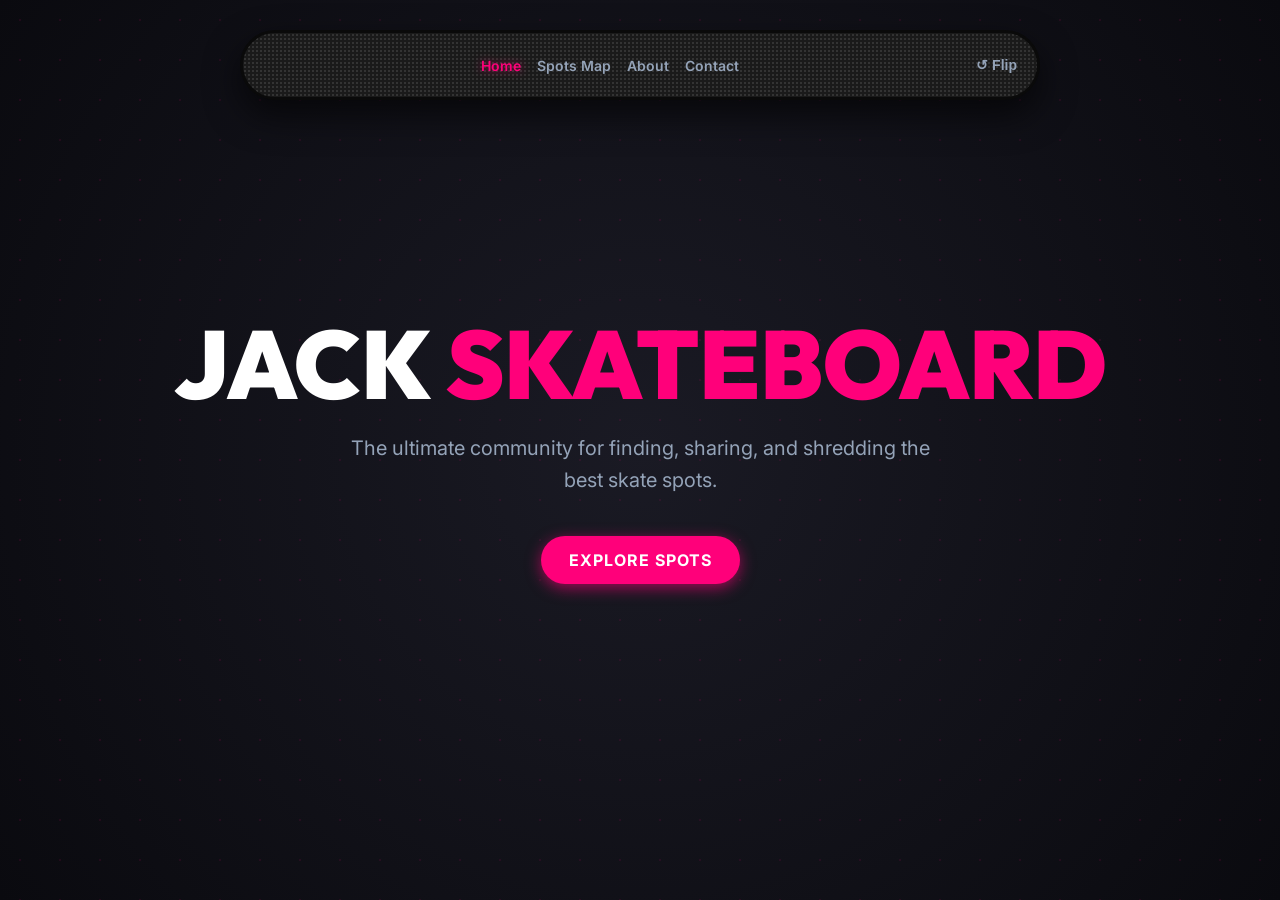
==== index.html @ 87d004cb "Merge Contact page into About page and update nav links" ====
<!DOCTYPE html>
<html lang="en">
<head>
  <meta charset="UTF-8">
  <meta name="viewport" content="width=device-width, initial-scale=1.0">
  <title>Jack Skateboard | Home</title>
  <link rel="preconnect" href="https://fonts.googleapis.com">
  <link rel="preconnect" href="https://fonts.gstatic.com" crossorigin>
  <link href="https://fonts.googleapis.com/css2?family=Outfit:wght@400;700;900&family=Inter:wght@300;400;500;600&display=swap" rel="stylesheet">
  <link rel="stylesheet" href="style.css">
</head>
<body>

  <!-- 3D Skateboard Navigation -->
  <div class="nav-perspective">
    <div class="skateboard" id="skateboard-nav">
      
      <!-- Front (Grip Tape) -->
      <div class="skate-face skate-front">
        <div class="skate-truck top-truck"></div>
        <div class="skate-content">
          <a href="index.html" class="nav-link active">Home</a>
          <a href="map.html" class="nav-link">Spots Map</a>
          <a href="about.html" class="nav-link">About</a>
          <a href="about.html#contact" class="nav-link">Contact</a>
        </div>
        <button class="flip-btn" onclick="flipSkateboard()">↺ Flip</button>
        <div class="skate-truck bottom-truck"></div>
      </div>

      <!-- Back (Deck Graphic) -->
      <div class="skate-face skate-back">
        <div class="skate-truck top-truck">
            <div class="wheels"></div>
        </div>
        <div class="skate-content deck-graphic">
          <h2>JACK <span>SKATEBOARD</span></h2>
          <div class="deck-links">
            <a href="https://instagram.com" target="_blank" class="nav-link secondary-btn">Instagram</a>
            <a href="https://youtube.com" target="_blank" class="nav-link secondary-btn">YouTube</a>
          </div>
        </div>
        <button class="flip-btn" onclick="flipSkateboard()">↻ Flip</button>
        <div class="skate-truck bottom-truck">
            <div class="wheels"></div>
        </div>
      </div>

    </div>
  </div>

  <!-- HERO SECTION -->
  <header id="hero" class="section">
    <div class="hero-bg-animated"></div>
    <div class="container hero-content">
      <h1 class="glitch" data-text="JACK SKATEBOARD">JACK <span>SKATEBOARD</span></h1>
      <p>The ultimate community for finding, sharing, and shredding the best skate spots.</p>
      <a href="map.html" class="btn-primary hero-btn">Explore Spots</a>
    </div>
  </header>

  <script src="script.js"></script>
</body>
</html>
---- style.css ----
:root {
  --bg-dark: #0a0a0f;
  --bg-darker: #050508;
  --panel-bg: rgba(20, 20, 25, 0.6);
  --panel-border: rgba(255, 255, 255, 0.08);
  --text-main: #f8f8f8;
  --text-muted: #94a3b8;
  
  --accent: #FF007A;
  --accent-glow: rgba(255, 0, 122, 0.6);
  --color-street: #00F0FF;
  
  --font-heading: 'Outfit', sans-serif;
  --font-body: 'Inter', sans-serif;
}

* {
  box-sizing: border-box;
  margin: 0;
  padding: 0;
}

html {
  scroll-behavior: smooth;
}

body {
  background: var(--bg-dark);
  font-family: var(--font-body);
  color: var(--text-main);
  overflow-x: hidden;
}

h1, h2, h3, h4, h5, h6 {
  font-family: var(--font-heading);
}

a {
  text-decoration: none;
  color: inherit;
}

.container {
  max-width: 1200px;
  margin: 0 auto;
  padding: 0 20px;
}

.section {
  padding: 100px 0;
  min-height: 100vh;
  display: flex;
  flex-direction: column;
  justify-content: center;
}

/* Glassmorphism Classes */
.glass-panel {
  background: var(--panel-bg);
  backdrop-filter: blur(16px);
  -webkit-backdrop-filter: blur(16px);
  border: 1px solid var(--panel-border);
  border-radius: 24px;
  box-shadow: 0 25px 50px rgba(0,0,0,0.5);
}

.glass-badge {
  position: absolute;
  z-index: 1000;
  background: var(--panel-bg);
  backdrop-filter: blur(12px);
  border: 1px solid var(--panel-border);
  padding: 10px 16px;
  border-radius: 12px;
  font-size: 14px;
  font-weight: 500;
  box-shadow: 0 4px 20px rgba(0, 0, 0, 0.3);
  transition: opacity 0.3s ease;
}
.hidden { opacity: 0; pointer-events: none; display: none !important; }

/* Buttons */
.btn-primary {
  display: inline-block;
  background: var(--accent);
  color: #fff;
  padding: 14px 28px;
  border-radius: 999px;
  font-weight: 700;
  font-family: var(--font-body);
  border: none;
  cursor: pointer;
  transition: all 0.3s;
  box-shadow: 0 4px 15px var(--accent-glow);
  text-transform: uppercase;
  letter-spacing: 1px;
}
.btn-primary:hover {
  background: #ff3399;
  transform: translateY(-2px);
  box-shadow: 0 6px 20px var(--accent-glow);
}
.w-full { width: 100%; }

/* Form Inputs */
.input-group { margin-bottom: 20px; }
.input-group label {
  display: block;
  font-size: 12px;
  color: var(--text-muted);
  margin-bottom: 8px;
  font-weight: 600;
  text-transform: uppercase;
  letter-spacing: 0.5px;
}
.input-group input, .input-group select, .input-group textarea {
  width: 100%;
  background: rgba(0, 0, 0, 0.4);
  border: 1px solid rgba(255,255,255,0.1);
  color: #fff;
  padding: 14px;
  border-radius: 12px;
  font-family: var(--font-body);
  font-size: 16px;
  transition: border-color 0.3s;
}
.input-group input:focus, .input-group select:focus, .input-group textarea:focus {
  outline: none;
  border-color: var(--accent);
}
.input-group textarea { height: 120px; resize: none; }

/* --- 3D SKATEBOARD NAVIGATION --- */
.nav-perspective {
  position: fixed;
  top: 30px;
  left: 50%;
  transform: translateX(-50%);
  z-index: 9999;
  perspective: 1200px;
  width: 800px;
  max-width: 95vw;
  height: 70px;
}

.skateboard {
  width: 100%;
  height: 100%;
  position: relative;
  transform-style: preserve-3d;
  transition: transform 0.8s cubic-bezier(0.175, 0.885, 0.32, 1.275);
}
.skateboard.flipped { transform: rotateX(180deg); }

.skate-face {
  position: absolute;
  width: 100%;
  height: 100%;
  border-radius: 999px;
  backface-visibility: hidden;
  display: flex;
  align-items: center;
  justify-content: space-between;
  padding: 0 10px;
  box-shadow: 0 15px 35px rgba(0,0,0,0.6);
}

.skate-front {
  background: #1a1a1a;
  background-image: radial-gradient(#333 1px, transparent 1px);
  background-size: 4px 4px;
  border: 3px solid #0a0a0a;
}
.skate-back {
  background: linear-gradient(135deg, #111, #222);
  border: 3px solid #555;
  transform: rotateX(180deg);
}

.skate-truck {
  width: 30px; height: 40px; background: #444; border-radius: 4px;
  position: absolute; top: 50%; transform: translateY(-50%); z-index: -1;
}
.skate-front .skate-truck {
  height: 10px; width: 10px; border-radius: 50%; background: #666; box-shadow: 0 30px 0 #666;
}
.skate-front .top-truck { left: 40px; top: 20px; }
.skate-front .bottom-truck { right: 40px; top: 20px; }

.skate-back .skate-truck {
  background: #888; border: 2px solid #555; display: flex; justify-content: center; align-items: center;
}
.skate-back .top-truck { left: 50px; }
.skate-back .bottom-truck { right: 50px; }

.wheels { width: 4px; height: 50px; background: #222; position: relative; }
.wheels::before, .wheels::after {
  content: ''; position: absolute; width: 12px; height: 20px; background: #e0e0e0; border-radius: 4px; left: -4px;
}
.wheels::before { top: -10px; }
.wheels::after { bottom: -10px; }

.skate-content {
  display: flex; gap: 16px; align-items: center; justify-content: center; flex: 1; z-index: 10;
}
.nav-link {
  color: var(--text-muted); font-weight: 600; font-size: 14px; transition: color 0.3s;
}
.nav-link:hover, .nav-link.active { color: #fff; }
.nav-link.active { color: var(--accent); text-shadow: 0 0 10px var(--accent-glow); }

.deck-graphic { font-family: var(--font-heading); letter-spacing: 2px; justify-content: space-around; }
.deck-graphic h2 { font-size: 24px; font-weight: 900; margin: 0; color: #fff; }
.deck-graphic span { color: var(--color-street); }
.deck-links { display: flex; gap: 20px; }

.flip-btn {
  background: transparent; border: none; color: var(--text-muted); cursor: pointer;
  font-size: 14px; font-weight: 700; padding: 10px; transition: color 0.3s; z-index: 10;
}
.flip-btn:hover { color: #fff; }


/* --- HERO SECTION --- */
#hero {
  position: relative;
  text-align: center;
  align-items: center;
  overflow: hidden;
  background: radial-gradient(circle at center, #1a1a24 0%, var(--bg-dark) 100%);
}
.hero-bg-animated {
  position: absolute; top: 0; left: 0; width: 100%; height: 100%;
  background-image: radial-gradient(var(--accent-glow) 1px, transparent 1px);
  background-size: 40px 40px;
  opacity: 0.15;
  animation: moveBg 20s linear infinite;
  z-index: 0;
}
@keyframes moveBg { 0% { transform: translateY(0); } 100% { transform: translateY(40px); } }

.hero-content { position: relative; z-index: 1; }
.hero-content h1 {
  font-size: 6rem; font-weight: 900; line-height: 1; margin-bottom: 20px; color: #fff;
}
.hero-content h1 span { color: var(--accent); }
.hero-content p {
  font-size: 1.25rem; color: var(--text-muted); max-width: 600px; margin: 0 auto 40px; line-height: 1.6;
}

/* --- MAP SECTION --- */
.map-header { text-align: center; margin-bottom: 40px; }
.map-header h2 { font-size: 3rem; margin-bottom: 10px; color: #fff; }
.map-header span { color: var(--color-street); }
.map-header p { color: var(--text-muted); font-size: 1.1rem; }

.map-wrapper {
  position: relative; width: 100%; height: 600px; padding: 0; overflow: hidden;
}
#map { width: 100%; height: 100%; border-radius: 24px; z-index: 1; }

.map-filters {
  position: absolute; top: 20px; right: 20px; z-index: 1000;
  display: flex; gap: 8px; flex-wrap: wrap; justify-content: flex-end; max-width: 400px;
}
.filter-btn {
  background: var(--panel-bg); backdrop-filter: blur(8px);
  border: 1px solid var(--panel-border); color: #fff;
  padding: 8px 16px; border-radius: 20px; font-weight: 600; cursor: pointer; transition: all 0.3s;
}
.filter-btn:hover { background: rgba(255,255,255,0.1); }
.filter-btn.active { background: var(--accent); border-color: var(--accent); box-shadow: 0 0 15px var(--accent-glow); }
.add-btn { background: var(--color-street); color: #000; }
.add-btn:hover { background: #00d4e5; }

/* Wheel Markers */
.wheel-marker {
  width: 28px; height: 28px; border-radius: 50%; background: var(--marker-color, #fff);
  border: 3px solid #111; box-shadow: 0 0 12px var(--marker-color), inset 0 0 8px rgba(0,0,0,0.6);
  display: flex; align-items: center; justify-content: center; transition: transform 0.2s;
}
.wheel-marker:hover { transform: scale(1.2); }
.wheel-core { width: 10px; height: 10px; background: #222; border-radius: 50%; border: 2px solid #555; }

/* Leaflet Overrides */
.leaflet-popup-content-wrapper {
  background: var(--panel-bg) !important; backdrop-filter: blur(12px) !important;
  color: #fff !important; border-radius: 16px !important; border: 1px solid var(--panel-border) !important;
}
.leaflet-popup-tip { background: var(--panel-bg) !important; border: 1px solid var(--panel-border) !important; }
.leaflet-popup-close-button { color: #fff !important; }

/* Add Spot Modal */
.modal {
  position: fixed; top: 50%; left: 50%; transform: translate(-50%, -50%); z-index: 10000;
  width: 400px; padding: 30px; animation: popIn 0.4s cubic-bezier(0.175, 0.885, 0.32, 1.275);
}
@keyframes popIn { 0% { opacity: 0; transform: translate(-50%, -40%) scale(0.9); } 100% { opacity: 1; transform: translate(-50%, -50%) scale(1); } }
.panel-header { display: flex; justify-content: space-between; align-items: center; margin-bottom: 24px; }
.panel-header h3 { font-size: 24px; color: #fff; margin: 0; }
.panel-actions { display: flex; gap: 12px; margin-top: 24px; }
.panel-actions button { flex: 1; padding: 14px; border-radius: 12px; border: none; font-weight: 600; cursor: pointer; transition: all 0.3s; }
.btn-secondary { background: rgba(255,255,255,0.1); color: #fff; }
.btn-secondary:hover { background: rgba(255,255,255,0.2); }

/* --- ABOUT SECTION --- */
#about { background: var(--bg-darker); }
#about h2 { font-size: 3rem; text-align: center; margin-bottom: 60px; color: #fff; }
#about h2 span { color: var(--accent); }
.about-grid { display: grid; grid-template-columns: 1fr 1fr; gap: 40px; align-items: center; }
.about-text { padding: 40px; }
.about-text h3 { font-size: 2rem; margin-bottom: 20px; color: var(--color-street); }
.about-text p { color: var(--text-muted); line-height: 1.8; margin-bottom: 16px; font-size: 1.1rem; }

.gallery { display: grid; grid-template-columns: 1fr 1fr; gap: 20px; }
.gallery-item { aspect-ratio: 1; border-radius: 16px; overflow: hidden; padding: 0; }
.placeholder-img { width: 100%; height: 100%; transition: transform 0.5s; }
.gallery-item:hover .placeholder-img { transform: scale(1.1); }

/* --- CONTACT SECTION --- */
#contact { text-align: center; }
#contact h2 { font-size: 3rem; margin-bottom: 40px; color: #fff; }
#contact h2 span { color: var(--color-street); }
.contact-form { max-width: 600px; margin: 0 auto; padding: 40px; text-align: left; }

/* Responsive */
@media (max-width: 768px) {
  .hero-content h1 { font-size: 4rem; }
  .about-grid { grid-template-columns: 1fr; }
  .nav-perspective { width: 90vw; top: 10px; }
  .map-wrapper { height: 400px; }
}
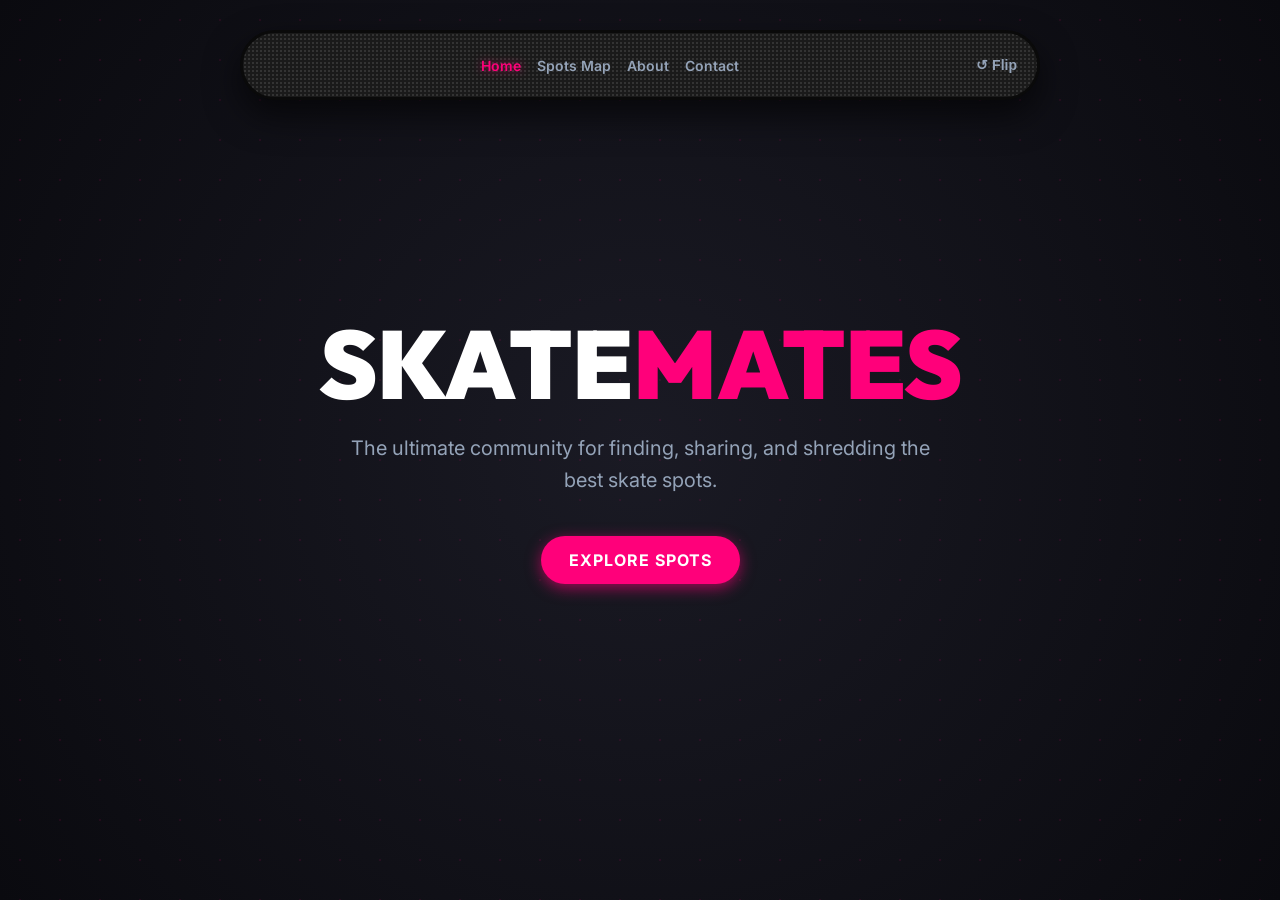
==== commit abd5a0a3: "Rebrand to SkateMates and fix mobile text overflow" ====
--- a/index.html
+++ b/index.html
@@ -3,7 +3,7 @@
 <head>
   <meta charset="UTF-8">
   <meta name="viewport" content="width=device-width, initial-scale=1.0">
-  <title>Jack Skateboard | Home</title>
+  <title>SkateMates | Home</title>
   <link rel="preconnect" href="https://fonts.googleapis.com">
   <link rel="preconnect" href="https://fonts.gstatic.com" crossorigin>
   <link href="https://fonts.googleapis.com/css2?family=Outfit:wght@400;700;900&family=Inter:wght@300;400;500;600&display=swap" rel="stylesheet">
@@ -34,7 +34,7 @@
             <div class="wheels"></div>
         </div>
         <div class="skate-content deck-graphic">
-          <h2>JACK <span>SKATEBOARD</span></h2>
+          <h2>SKATE<span>MATES</span></h2>
           <div class="deck-links">
             <a href="https://instagram.com" target="_blank" class="nav-link secondary-btn">Instagram</a>
             <a href="https://youtube.com" target="_blank" class="nav-link secondary-btn">YouTube</a>
@@ -53,7 +53,7 @@
   <header id="hero" class="section">
     <div class="hero-bg-animated"></div>
     <div class="container hero-content">
-      <h1 class="glitch" data-text="JACK SKATEBOARD">JACK <span>SKATEBOARD</span></h1>
+      <h1 class="glitch" data-text="SKATEMATES">SKATE<span>MATES</span></h1>
       <p>The ultimate community for finding, sharing, and shredding the best skate spots.</p>
       <a href="map.html" class="btn-primary hero-btn">Explore Spots</a>
     </div>
--- a/style.css
+++ b/style.css
@@ -260,8 +260,8 @@
 #map { width: 100%; height: 100%; border-radius: 24px; z-index: 1; }
 
 .map-filters {
-  position: absolute; top: 20px; right: 20px; z-index: 1000;
-  display: flex; gap: 8px; flex-wrap: wrap; justify-content: flex-end; max-width: 400px;
+  position: absolute; bottom: 20px; left: 20px; z-index: 1000;
+  display: flex; gap: 8px; flex-wrap: wrap; justify-content: flex-start; max-width: 70%;
 }
 .filter-btn {
   background: var(--panel-bg); backdrop-filter: blur(8px);
@@ -293,7 +293,7 @@
 /* Add Spot Modal */
 .modal {
   position: fixed; top: 50%; left: 50%; transform: translate(-50%, -50%); z-index: 10000;
-  width: 400px; padding: 30px; animation: popIn 0.4s cubic-bezier(0.175, 0.885, 0.32, 1.275);
+  width: 90vw; max-width: 400px; padding: 30px; animation: popIn 0.4s cubic-bezier(0.175, 0.885, 0.32, 1.275);
 }
 @keyframes popIn { 0% { opacity: 0; transform: translate(-50%, -40%) scale(0.9); } 100% { opacity: 1; transform: translate(-50%, -50%) scale(1); } }
 .panel-header { display: flex; justify-content: space-between; align-items: center; margin-bottom: 24px; }
@@ -325,8 +325,33 @@
 
 /* Responsive */
 @media (max-width: 768px) {
-  .hero-content h1 { font-size: 4rem; }
+  .hero-content h1 { font-size: 10vw; }
   .about-grid { grid-template-columns: 1fr; }
-  .nav-perspective { width: 90vw; top: 10px; }
-  .map-wrapper { height: 400px; }
-}
+  .nav-perspective { width: 95vw; top: 15px; height: 60px; }
+  .skate-content { gap: 8px; }
+  .nav-link { font-size: 12px; }
+  .deck-graphic h2 { font-size: 16px; }
+  .flip-btn { padding: 5px; font-size: 12px; }
+  .skate-front .top-truck { left: 15px; }
+  .skate-front .bottom-truck { right: 15px; }
+  .skate-back .top-truck { left: 20px; }
+  .skate-back .bottom-truck { right: 20px; }
+  .map-wrapper { height: 500px; }
+  .map-filters { bottom: 20px; left: 10px; max-width: calc(100% - 60px); }
+  .filter-btn { padding: 6px 12px; font-size: 12px; }
+  .modal { padding: 20px; }
+}
+
+@media (max-width: 480px) {
+  .hero-content h1 { font-size: 12vw; }
+  .nav-perspective { height: 55px; }
+  .nav-link { font-size: 10px; }
+  .flip-btn { font-size: 10px; }
+  .deck-graphic h2 { font-size: 14px; letter-spacing: 0; }
+  .deck-links { gap: 5px; }
+  .deck-links a { font-size: 10px; }
+  .skate-front .top-truck { left: 5px; }
+  .skate-front .bottom-truck { right: 5px; }
+  .skate-back .top-truck { left: 10px; }
+  .skate-back .bottom-truck { right: 10px; }
+}
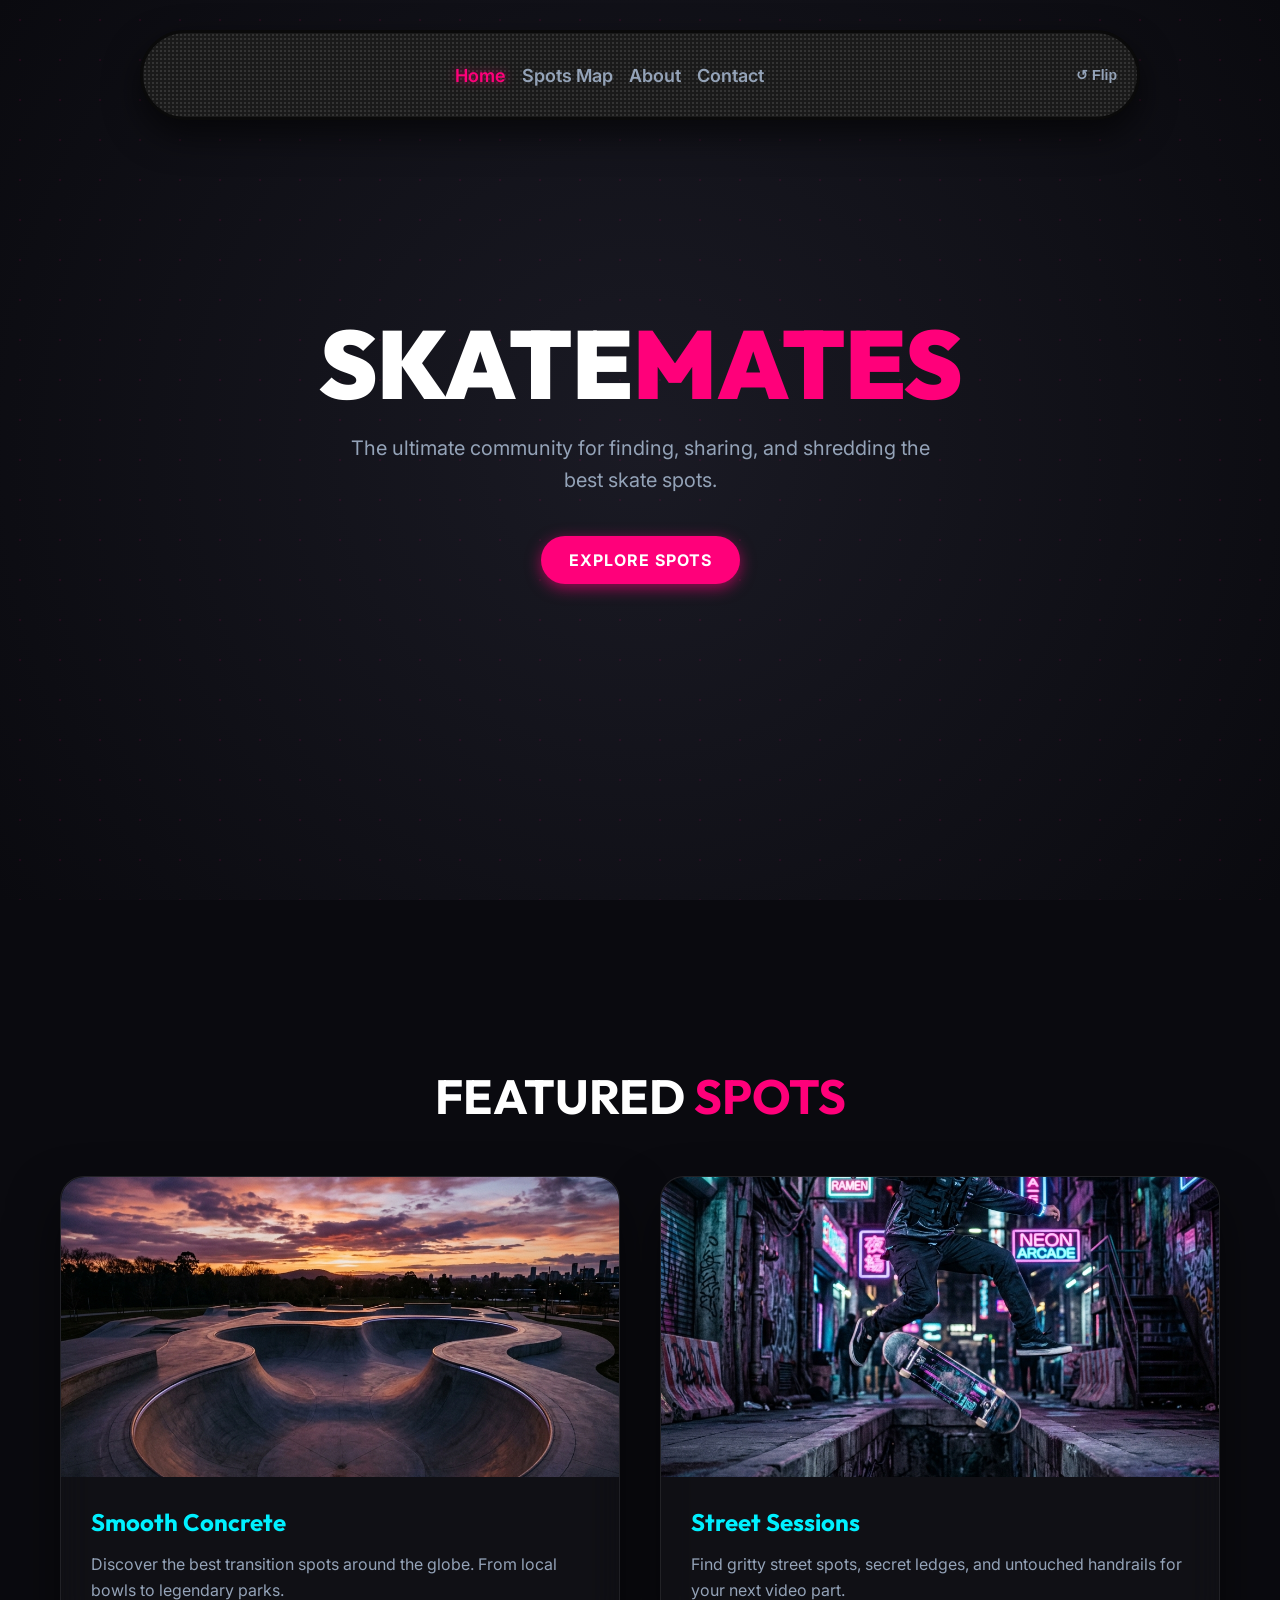
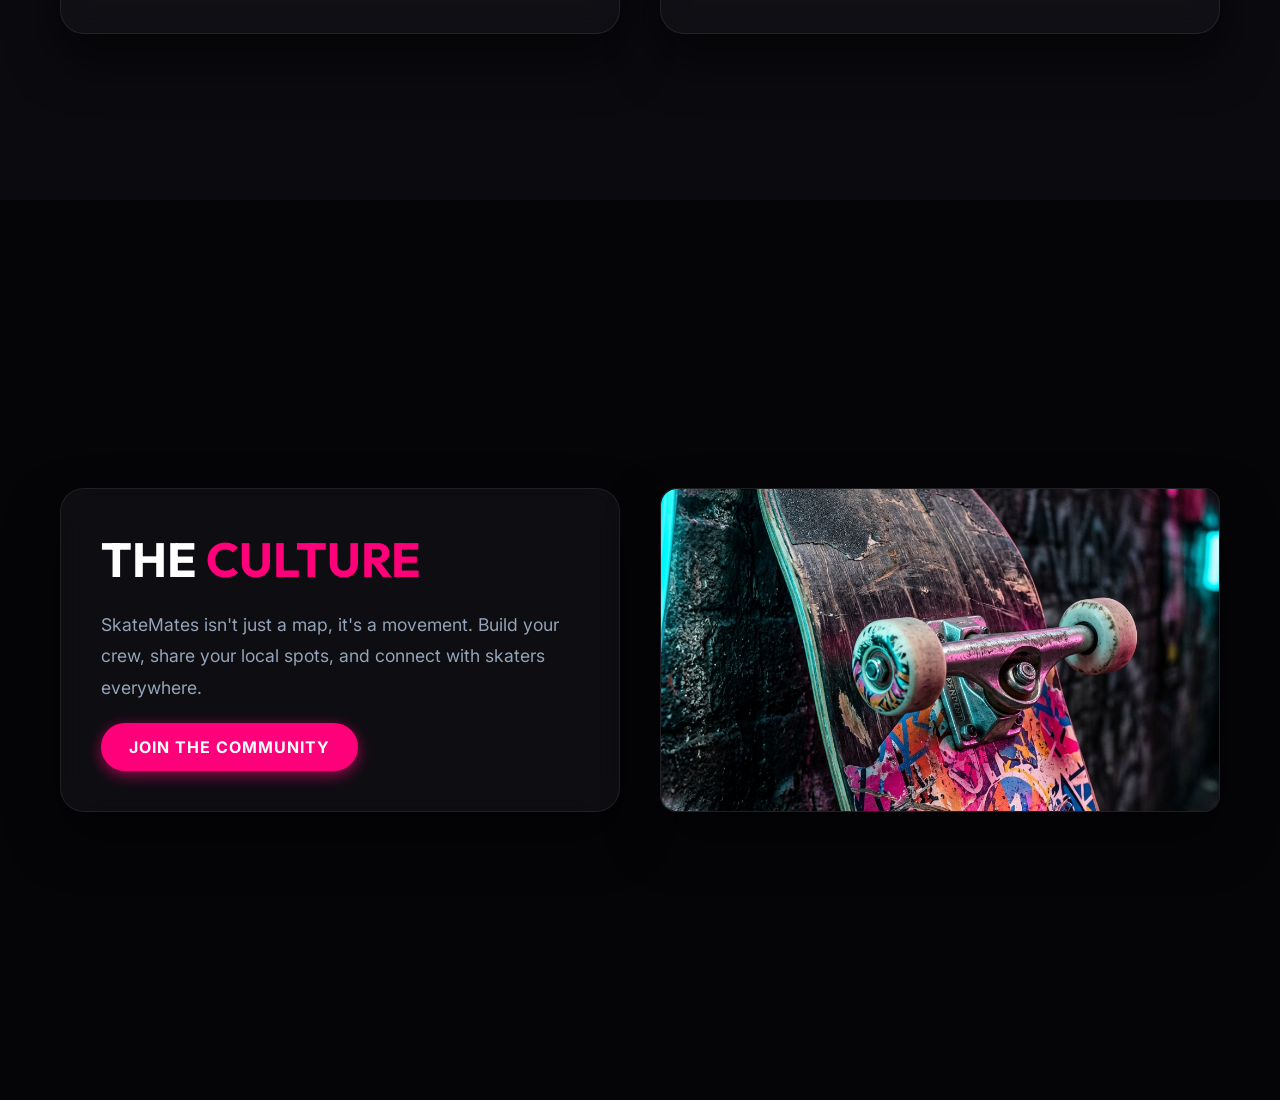
==== commit 1bdba200: "Add new home page content, TikTok link, enlarge nav bar, fix custom cursor and scrollbar" ====
--- a/index.html
+++ b/index.html
@@ -38,6 +38,7 @@
           <div class="deck-links">
             <a href="https://instagram.com" target="_blank" class="nav-link secondary-btn">Instagram</a>
             <a href="https://youtube.com" target="_blank" class="nav-link secondary-btn">YouTube</a>
+            <a href="https://www.tiktok.com/@skate..mates.co?_r=1&_t=ZN-9858gOOPg50" target="_blank" class="nav-link secondary-btn">TikTok</a>
           </div>
         </div>
         <button class="flip-btn" onclick="flipSkateboard()">↻ Flip</button>
@@ -59,6 +60,49 @@
     </div>
   </header>
 
+  <!-- FEATURED SPOTS SECTION -->
+  <section id="featured-spots" class="section">
+    <div class="container">
+      <h2 class="section-title">FEATURED <span>SPOTS</span></h2>
+      <div class="content-grid">
+        <div class="content-card glass-panel">
+          <div class="card-image">
+            <img src="images/skatepark_bowl.png" alt="Empty skatepark bowl at dusk" />
+          </div>
+          <div class="card-text">
+            <h3>Smooth Concrete</h3>
+            <p>Discover the best transition spots around the globe. From local bowls to legendary parks.</p>
+          </div>
+        </div>
+        <div class="content-card glass-panel">
+          <div class="card-image">
+            <img src="images/skater_action.png" alt="Skater kickflip at night" />
+          </div>
+          <div class="card-text">
+            <h3>Street Sessions</h3>
+            <p>Find gritty street spots, secret ledges, and untouched handrails for your next video part.</p>
+          </div>
+        </div>
+      </div>
+    </div>
+  </section>
+
+  <!-- COMMUNITY SECTION -->
+  <section id="community" class="section dark-section">
+    <div class="container">
+      <div class="about-grid">
+        <div class="about-text glass-panel">
+          <h2 class="section-title" style="text-align: left; margin-bottom: 20px;">THE <span>CULTURE</span></h2>
+          <p style="color: var(--text-muted); line-height: 1.8; margin-bottom: 20px;">SkateMates isn't just a map, it's a movement. Build your crew, share your local spots, and connect with skaters everywhere.</p>
+          <a href="map.html" class="btn-primary">Join the Community</a>
+        </div>
+        <div class="gallery-item glass-panel" style="aspect-ratio: 16/9; width: 100%; height: 100%;">
+          <img src="images/skateboard_deck.png" alt="Neon skateboard deck" style="width: 100%; height: 100%; object-fit: cover; border-radius: 16px;" />
+        </div>
+      </div>
+    </div>
+  </section>
+
   <script src="script.js"></script>
 </body>
 </html>
--- a/style.css
+++ b/style.css
@@ -29,6 +29,28 @@
   font-family: var(--font-body);
   color: var(--text-main);
   overflow-x: hidden;
+  cursor: url('t-tool.svg') 16 16, url('t-tool.svg'), auto;
+}
+
+a, button, select, input {
+  cursor: url('t-tool.svg') 16 16, url('t-tool.svg'), pointer;
+}
+
+/* --- CUSTOM SCROLLBAR --- */
+::-webkit-scrollbar {
+  width: 16px;
+}
+::-webkit-scrollbar-track {
+  background-color: #222;
+  border-left: 2px solid #111;
+  background-image: linear-gradient(90deg, transparent 48%, rgba(255,255,255,0.15) 48%, rgba(255,255,255,0.15) 52%, transparent 52%);
+}
+::-webkit-scrollbar-thumb {
+  background: transparent url('skateboard.svg') center/14px 38px no-repeat;
+  border-radius: 8px;
+}
+::-webkit-scrollbar-thumb:hover {
+  background: transparent url('skateboard.svg') center/16px 40px no-repeat;
 }
 
 h1, h2, h3, h4, h5, h6 {
@@ -138,9 +160,9 @@
   transform: translateX(-50%);
   z-index: 9999;
   perspective: 1200px;
-  width: 800px;
+  width: 1000px;
   max-width: 95vw;
-  height: 70px;
+  height: 90px;
 }
 
 .skateboard {
@@ -204,13 +226,13 @@
   display: flex; gap: 16px; align-items: center; justify-content: center; flex: 1; z-index: 10;
 }
 .nav-link {
-  color: var(--text-muted); font-weight: 600; font-size: 14px; transition: color 0.3s;
+  color: var(--text-muted); font-weight: 600; font-size: 18px; transition: color 0.3s;
 }
 .nav-link:hover, .nav-link.active { color: #fff; }
 .nav-link.active { color: var(--accent); text-shadow: 0 0 10px var(--accent-glow); }
 
 .deck-graphic { font-family: var(--font-heading); letter-spacing: 2px; justify-content: space-around; }
-.deck-graphic h2 { font-size: 24px; font-weight: 900; margin: 0; color: #fff; }
+.deck-graphic h2 { font-size: 28px; font-weight: 900; margin: 0; color: #fff; }
 .deck-graphic span { color: var(--color-street); }
 .deck-links { display: flex; gap: 20px; }
 
@@ -302,6 +324,20 @@
 .panel-actions button { flex: 1; padding: 14px; border-radius: 12px; border: none; font-weight: 600; cursor: pointer; transition: all 0.3s; }
 .btn-secondary { background: rgba(255,255,255,0.1); color: #fff; }
 .btn-secondary:hover { background: rgba(255,255,255,0.2); }
+
+/* --- CONTENT GRIDS --- */
+.section-title { font-size: 3rem; text-align: center; margin-bottom: 50px; color: #fff; }
+.section-title span { color: var(--accent); }
+.dark-section { background: var(--bg-darker); }
+
+.content-grid { display: grid; grid-template-columns: 1fr 1fr; gap: 40px; }
+.content-card { overflow: hidden; display: flex; flex-direction: column; padding: 0; }
+.card-image { width: 100%; height: 300px; overflow: hidden; border-top-left-radius: 24px; border-top-right-radius: 24px; }
+.card-image img { width: 100%; height: 100%; object-fit: cover; transition: transform 0.5s; }
+.content-card:hover .card-image img { transform: scale(1.05); }
+.card-text { padding: 30px; }
+.card-text h3 { font-size: 1.5rem; color: var(--color-street); margin-bottom: 15px; }
+.card-text p { color: var(--text-muted); line-height: 1.6; }
 
 /* --- ABOUT SECTION --- */
 #about { background: var(--bg-darker); }
@@ -327,6 +363,8 @@
 @media (max-width: 768px) {
   .hero-content h1 { font-size: 10vw; }
   .about-grid { grid-template-columns: 1fr; }
+  .content-grid { grid-template-columns: 1fr; }
+  .section-title { font-size: 2.5rem; }
   .nav-perspective { width: 95vw; top: 15px; height: 60px; }
   .skate-content { gap: 8px; }
   .nav-link { font-size: 12px; }
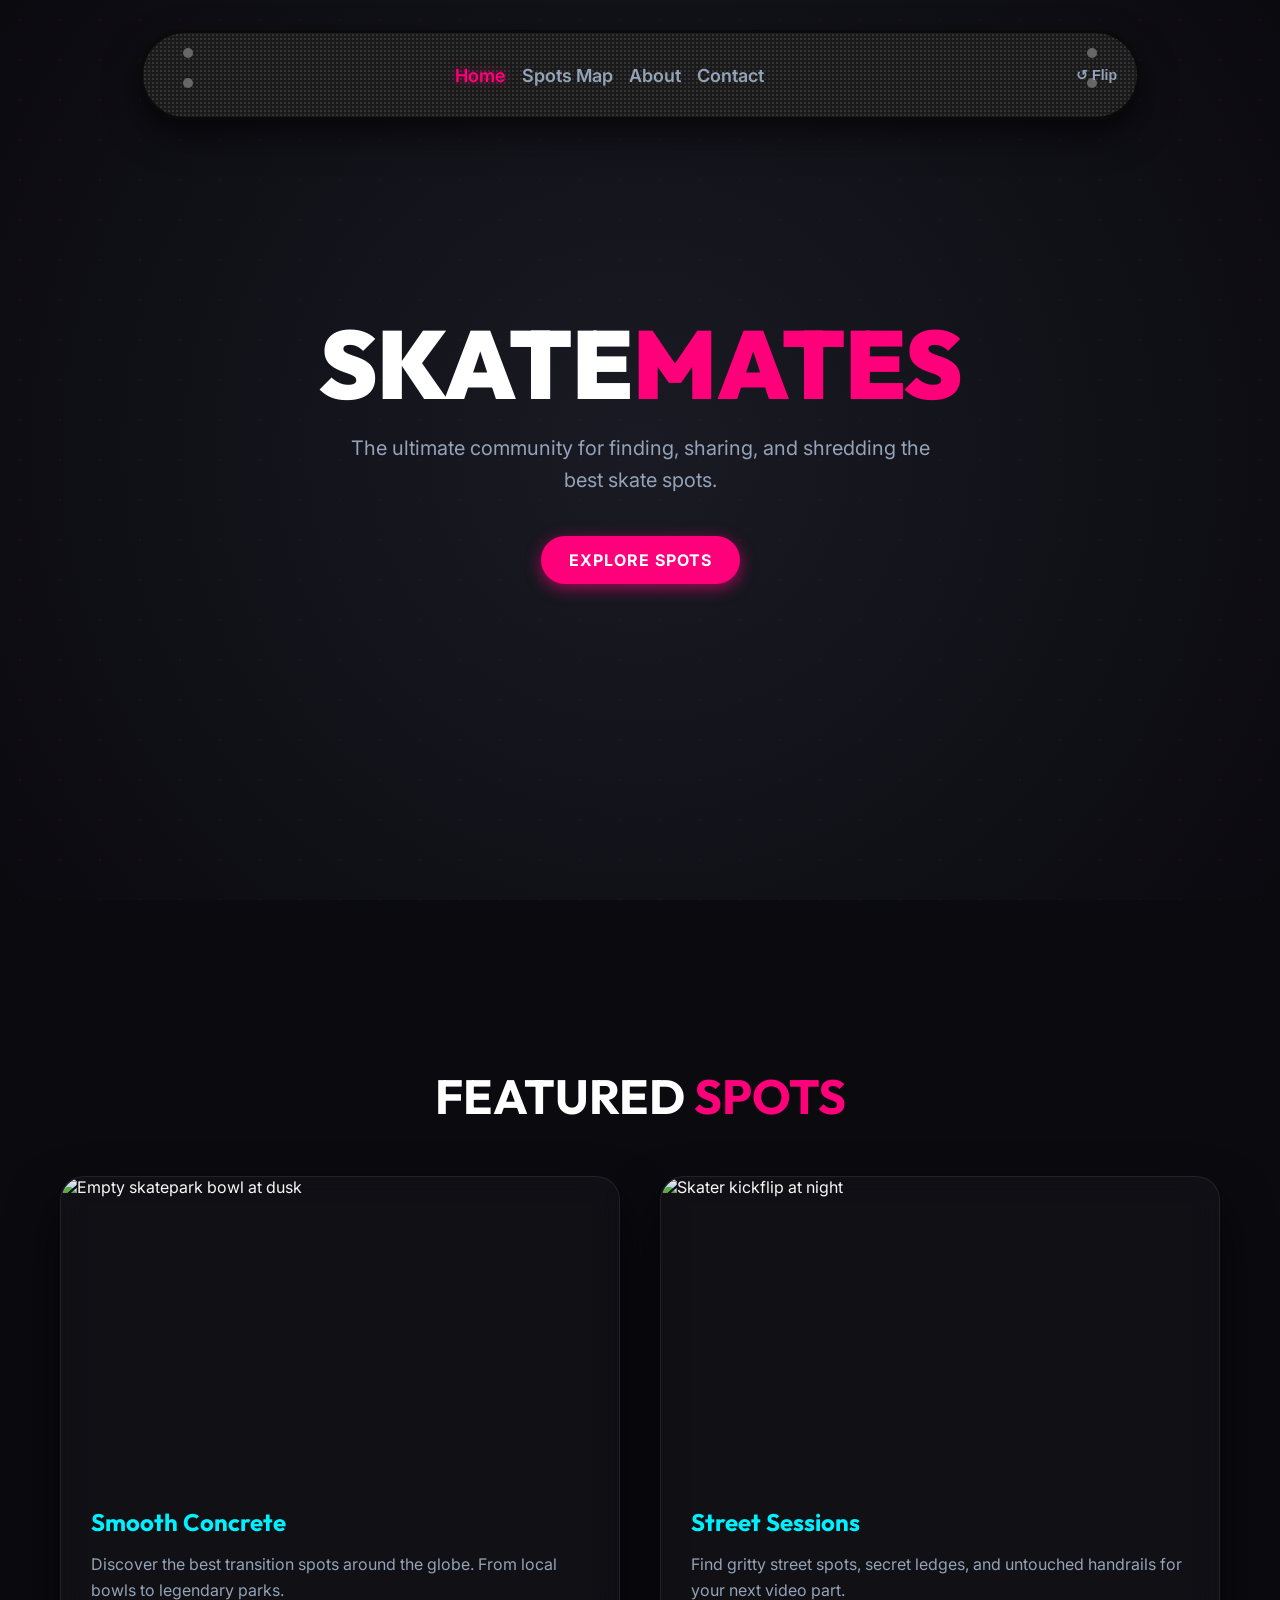
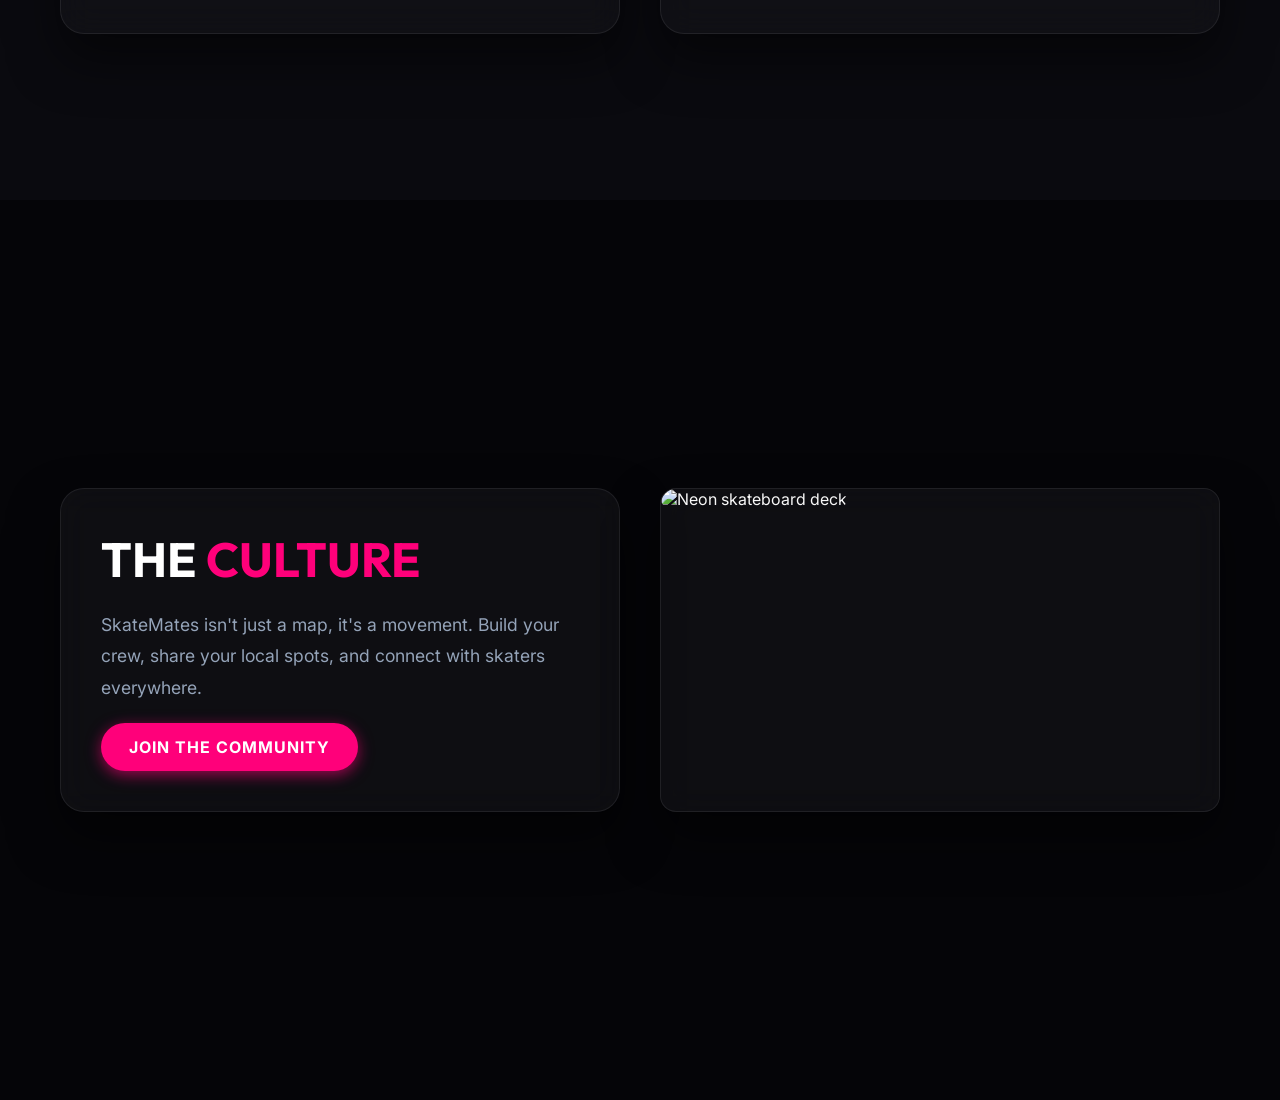
==== commit 4b1b0f4f: "Replace AI images with Unsplash stock photos, update social links, apply robust CSS z-index fix for " ====
--- a/index.html
+++ b/index.html
@@ -36,8 +36,8 @@
         <div class="skate-content deck-graphic">
           <h2>SKATE<span>MATES</span></h2>
           <div class="deck-links">
-            <a href="https://instagram.com" target="_blank" class="nav-link secondary-btn">Instagram</a>
-            <a href="https://youtube.com" target="_blank" class="nav-link secondary-btn">YouTube</a>
+            <a href="https://www.instagram.com/" target="_blank" class="nav-link secondary-btn">Instagram</a>
+            <a href="https://www.youtube.com/" target="_blank" class="nav-link secondary-btn">YouTube</a>
             <a href="https://www.tiktok.com/@skate..mates.co?_r=1&_t=ZN-9858gOOPg50" target="_blank" class="nav-link secondary-btn">TikTok</a>
           </div>
         </div>
@@ -67,7 +67,7 @@
       <div class="content-grid">
         <div class="content-card glass-panel">
           <div class="card-image">
-            <img src="images/skatepark_bowl.png" alt="Empty skatepark bowl at dusk" />
+            <img src="https://images.unsplash.com/photo-1564982752979-3f7ba97481c6?ixlib=rb-4.0.3&auto=format&fit=crop&w=1000&q=80" alt="Empty skatepark bowl at dusk" />
           </div>
           <div class="card-text">
             <h3>Smooth Concrete</h3>
@@ -76,7 +76,7 @@
         </div>
         <div class="content-card glass-panel">
           <div class="card-image">
-            <img src="images/skater_action.png" alt="Skater kickflip at night" />
+            <img src="https://images.unsplash.com/photo-1520045892732-304bc3ac5d8e?ixlib=rb-4.0.3&auto=format&fit=crop&w=1000&q=80" alt="Skater kickflip at night" />
           </div>
           <div class="card-text">
             <h3>Street Sessions</h3>
@@ -97,7 +97,7 @@
           <a href="map.html" class="btn-primary">Join the Community</a>
         </div>
         <div class="gallery-item glass-panel" style="aspect-ratio: 16/9; width: 100%; height: 100%;">
-          <img src="images/skateboard_deck.png" alt="Neon skateboard deck" style="width: 100%; height: 100%; object-fit: cover; border-radius: 16px;" />
+          <img src="https://images.unsplash.com/photo-1563240619-44ce021f1d99?ixlib=rb-4.0.3&auto=format&fit=crop&w=1000&q=80" alt="Neon skateboard deck" style="width: 100%; height: 100%; object-fit: cover; border-radius: 16px;" />
         </div>
       </div>
     </div>
--- a/style.css
+++ b/style.css
@@ -192,12 +192,18 @@
   background-image: radial-gradient(#333 1px, transparent 1px);
   background-size: 4px 4px;
   border: 3px solid #0a0a0a;
+  pointer-events: auto;
+  z-index: 2;
 }
 .skate-back {
   background: linear-gradient(135deg, #111, #222);
   border: 3px solid #555;
   transform: rotateX(180deg);
-}
+  pointer-events: none;
+  z-index: 1;
+}
+.skateboard.flipped .skate-front { pointer-events: none; z-index: 1; visibility: hidden; }
+.skateboard.flipped .skate-back { pointer-events: auto; z-index: 2; }
 
 .skate-truck {
   width: 30px; height: 40px; background: #444; border-radius: 4px;
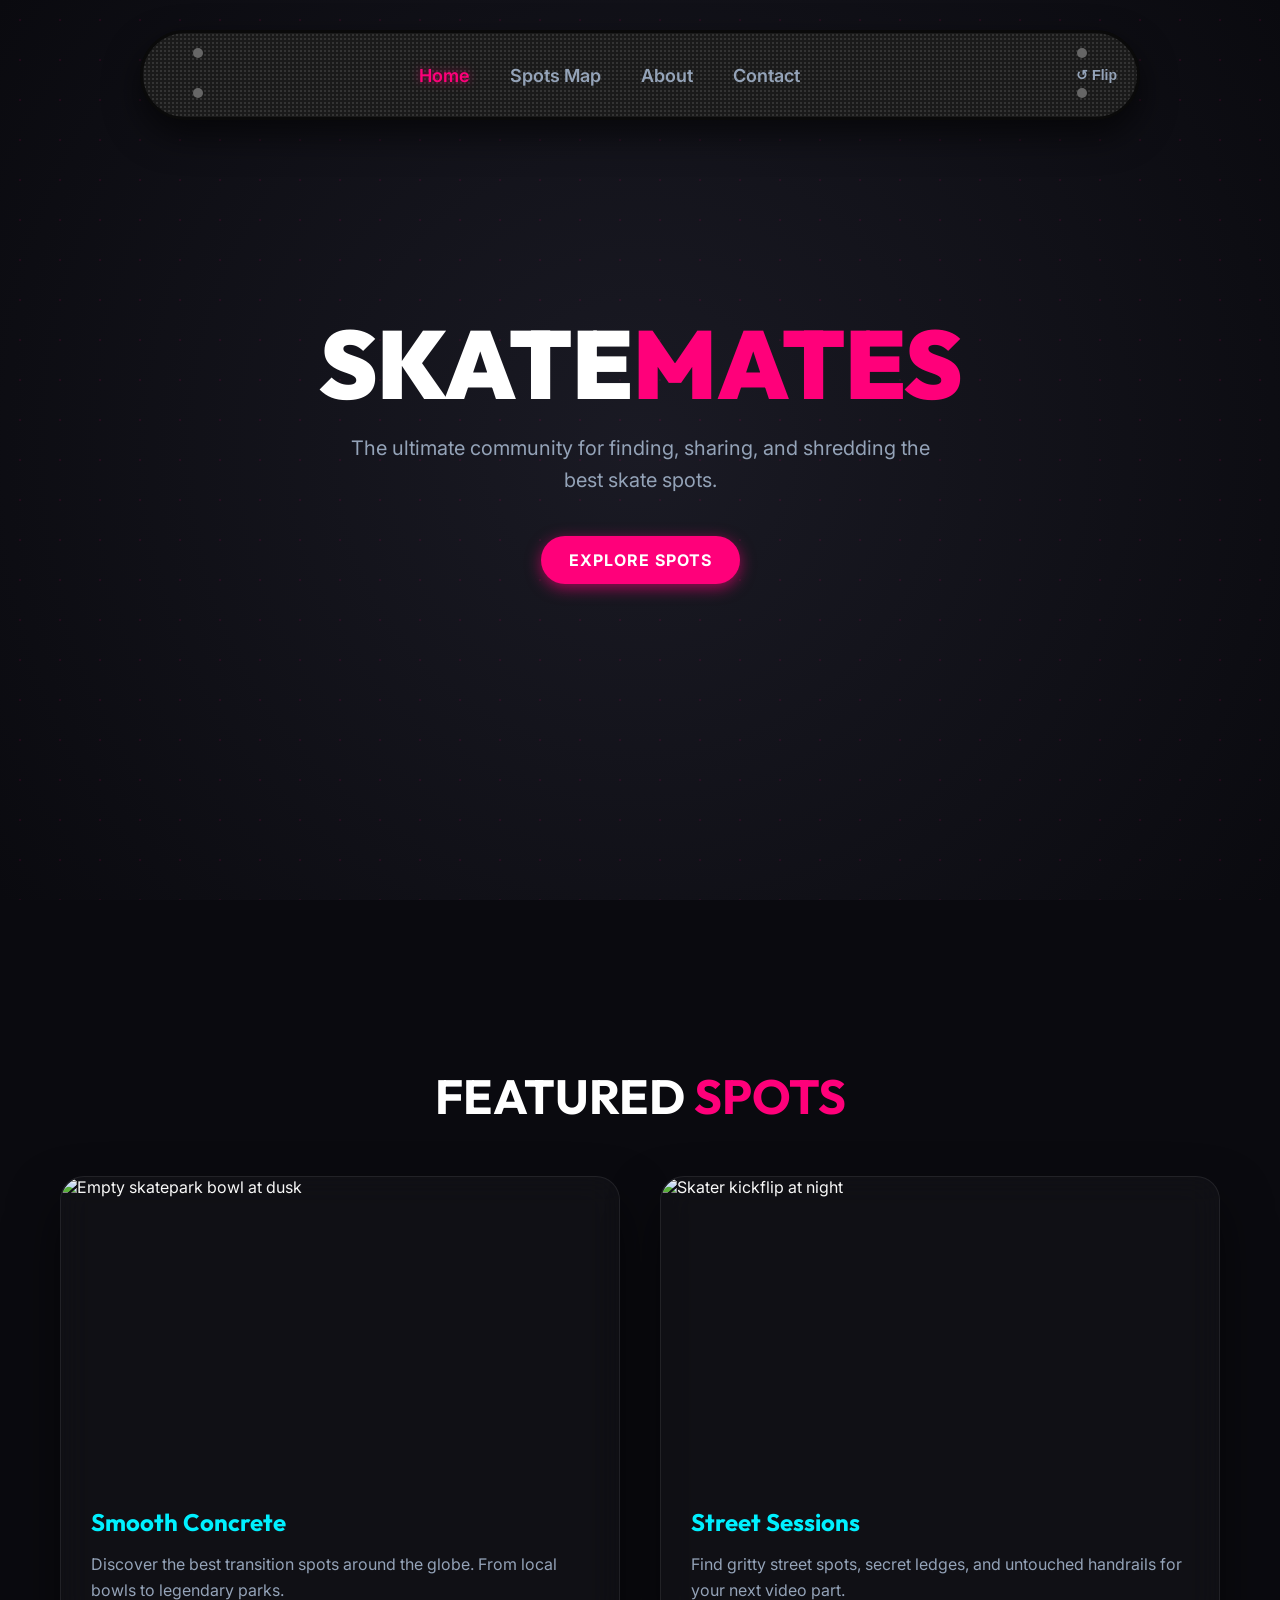
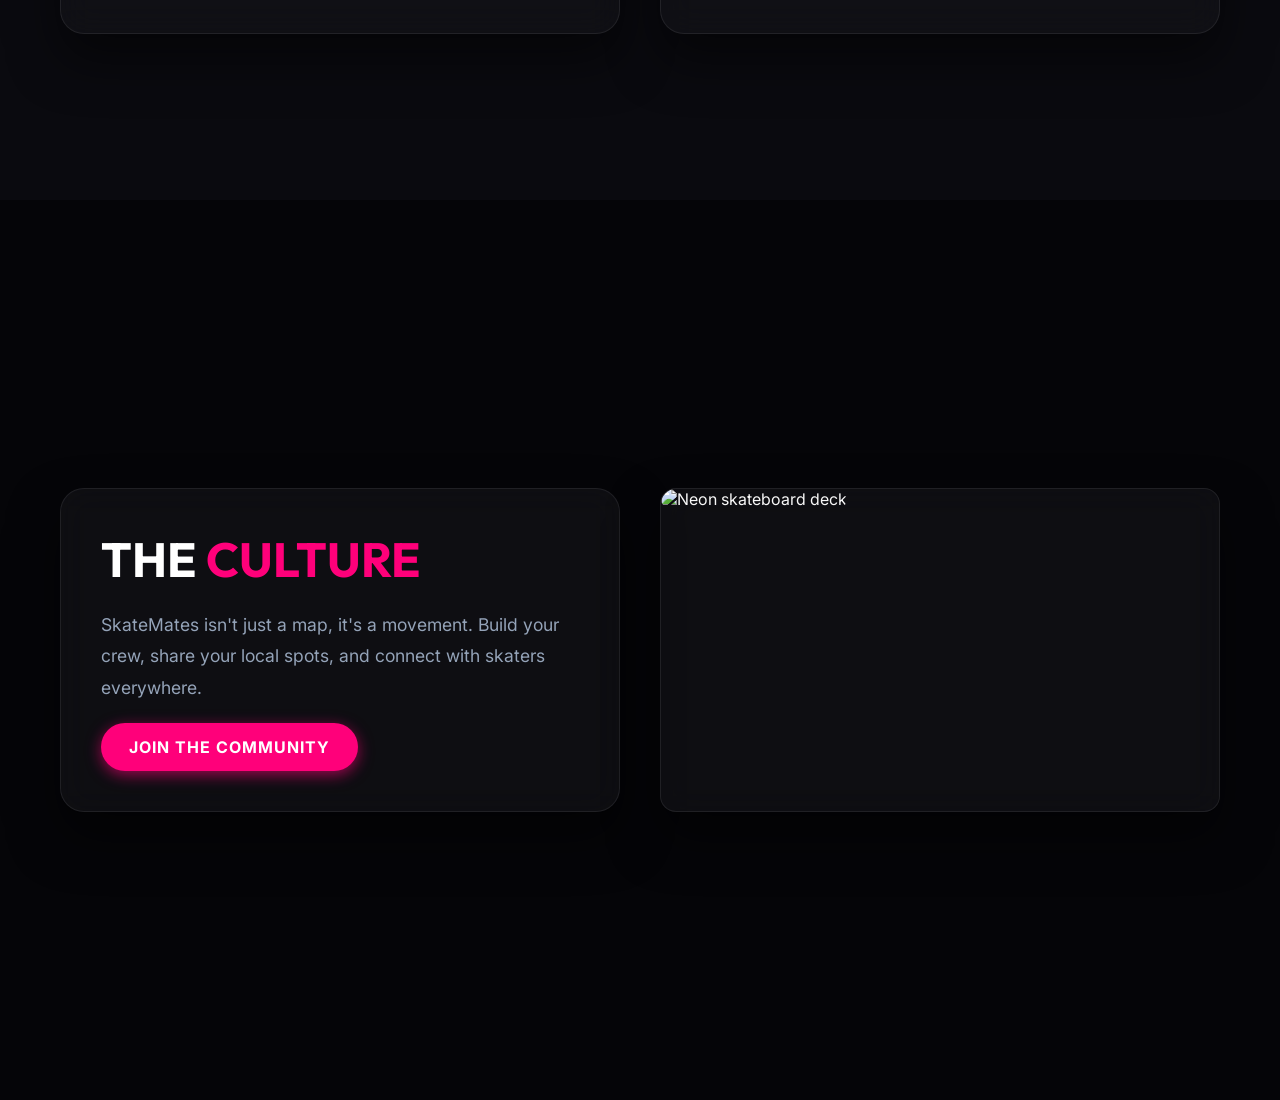
==== commit 5aa97ed3: "Fix navigation truck alignment, space out links, and add fallback JS window open to social links" ====
--- a/index.html
+++ b/index.html
@@ -36,9 +36,9 @@
         <div class="skate-content deck-graphic">
           <h2>SKATE<span>MATES</span></h2>
           <div class="deck-links">
-            <a href="https://www.instagram.com/" target="_blank" class="nav-link secondary-btn">Instagram</a>
-            <a href="https://www.youtube.com/" target="_blank" class="nav-link secondary-btn">YouTube</a>
-            <a href="https://www.tiktok.com/@skate..mates.co?_r=1&_t=ZN-9858gOOPg50" target="_blank" class="nav-link secondary-btn">TikTok</a>
+            <a href="https://www.instagram.com/" target="_blank" onclick="window.open(this.href, '_blank'); return false;" class="nav-link secondary-btn" style="z-index: 20; position: relative;">Instagram</a>
+            <a href="https://www.youtube.com/" target="_blank" onclick="window.open(this.href, '_blank'); return false;" class="nav-link secondary-btn" style="z-index: 20; position: relative;">YouTube</a>
+            <a href="https://www.tiktok.com/@skate..mates.co?_r=1&amp;_t=ZN-9858gOOPg50" target="_blank" onclick="window.open(this.href, '_blank'); return false;" class="nav-link secondary-btn" style="z-index: 20; position: relative;">TikTok</a>
           </div>
         </div>
         <button class="flip-btn" onclick="flipSkateboard()">↻ Flip</button>
--- a/style.css
+++ b/style.css
@@ -210,10 +210,10 @@
   position: absolute; top: 50%; transform: translateY(-50%); z-index: -1;
 }
 .skate-front .skate-truck {
-  height: 10px; width: 10px; border-radius: 50%; background: #666; box-shadow: 0 30px 0 #666;
-}
-.skate-front .top-truck { left: 40px; top: 20px; }
-.skate-front .bottom-truck { right: 40px; top: 20px; }
+  height: 10px; width: 10px; border-radius: 50%; background: #666; box-shadow: 0 40px 0 #666;
+}
+.skate-front .top-truck { left: 50px; top: 20px; }
+.skate-front .bottom-truck { right: 50px; top: 20px; }
 
 .skate-back .skate-truck {
   background: #888; border: 2px solid #555; display: flex; justify-content: center; align-items: center;
@@ -229,7 +229,7 @@
 .wheels::after { bottom: -10px; }
 
 .skate-content {
-  display: flex; gap: 16px; align-items: center; justify-content: center; flex: 1; z-index: 10;
+  display: flex; gap: 40px; align-items: center; justify-content: center; flex: 1; z-index: 10;
 }
 .nav-link {
   color: var(--text-muted); font-weight: 600; font-size: 18px; transition: color 0.3s;
@@ -372,7 +372,7 @@
   .content-grid { grid-template-columns: 1fr; }
   .section-title { font-size: 2.5rem; }
   .nav-perspective { width: 95vw; top: 15px; height: 60px; }
-  .skate-content { gap: 8px; }
+  .skate-content { gap: 15px; }
   .nav-link { font-size: 12px; }
   .deck-graphic h2 { font-size: 16px; }
   .flip-btn { padding: 5px; font-size: 12px; }
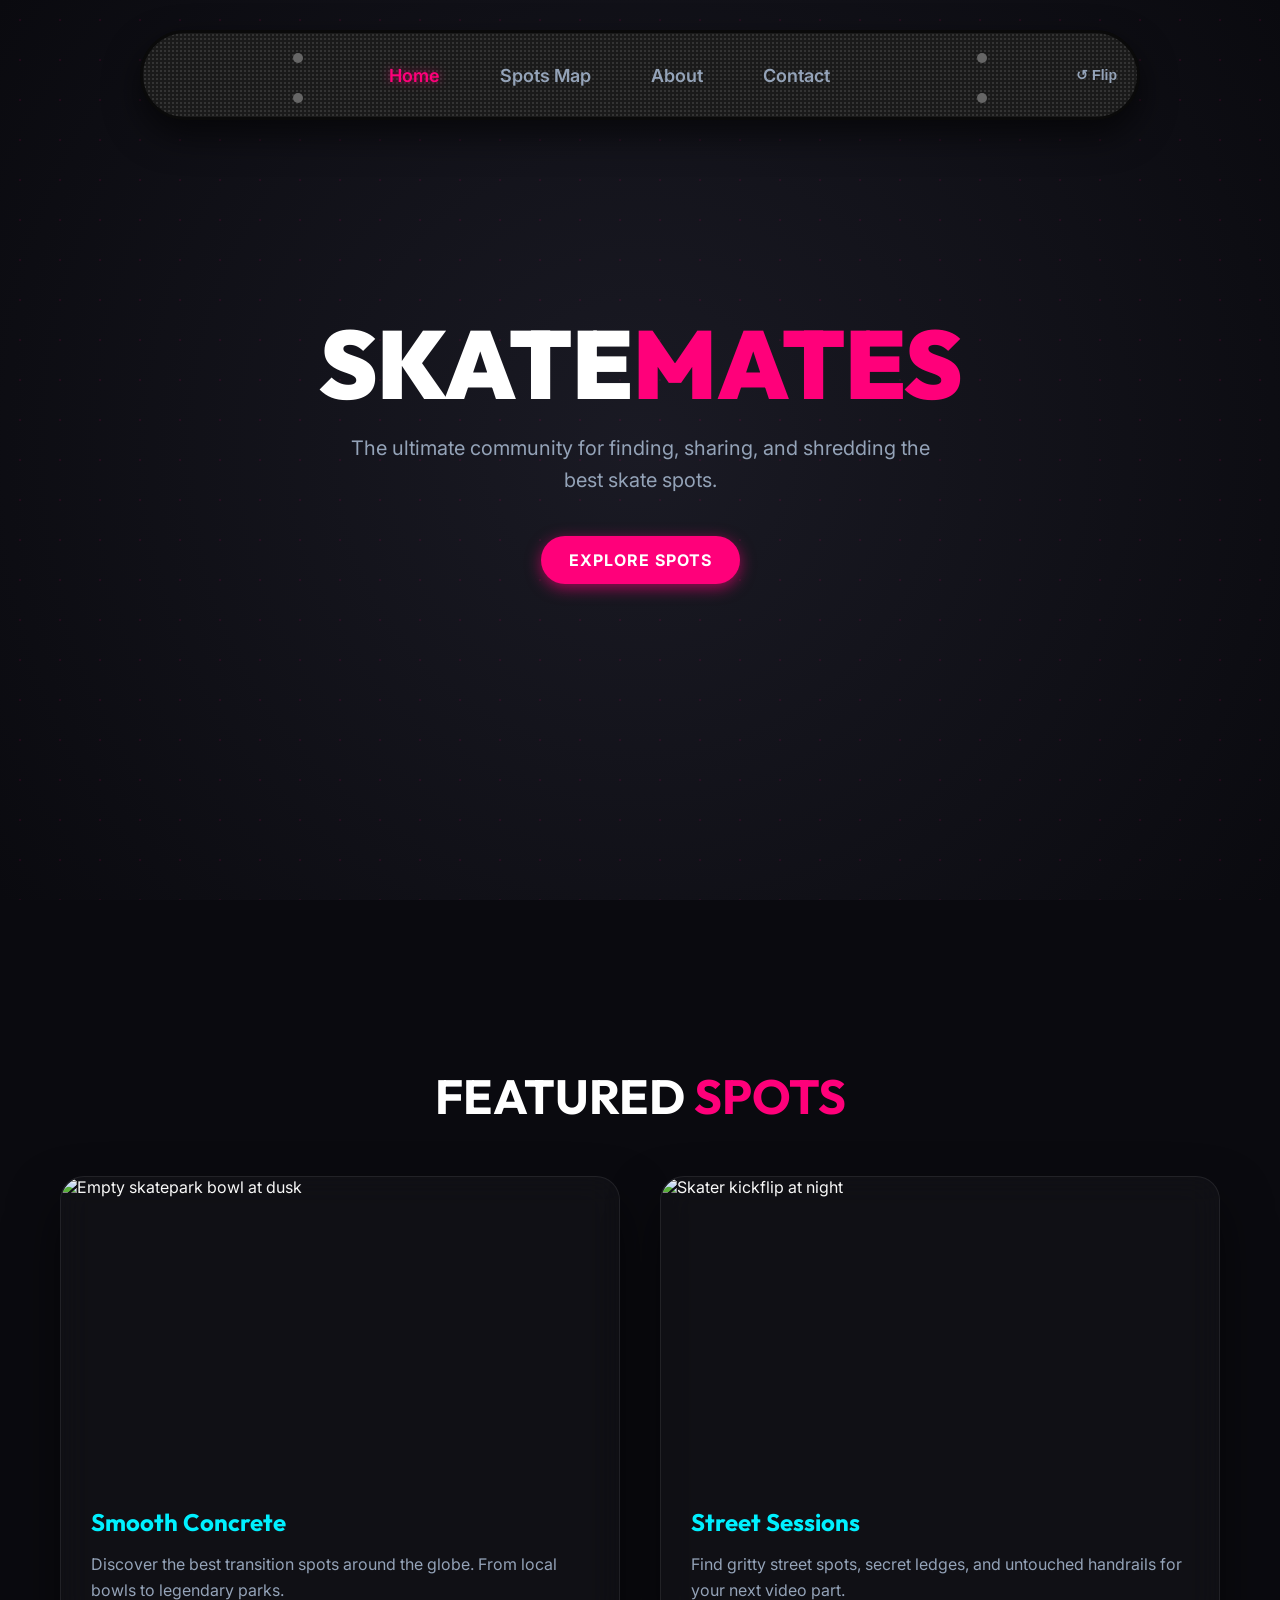
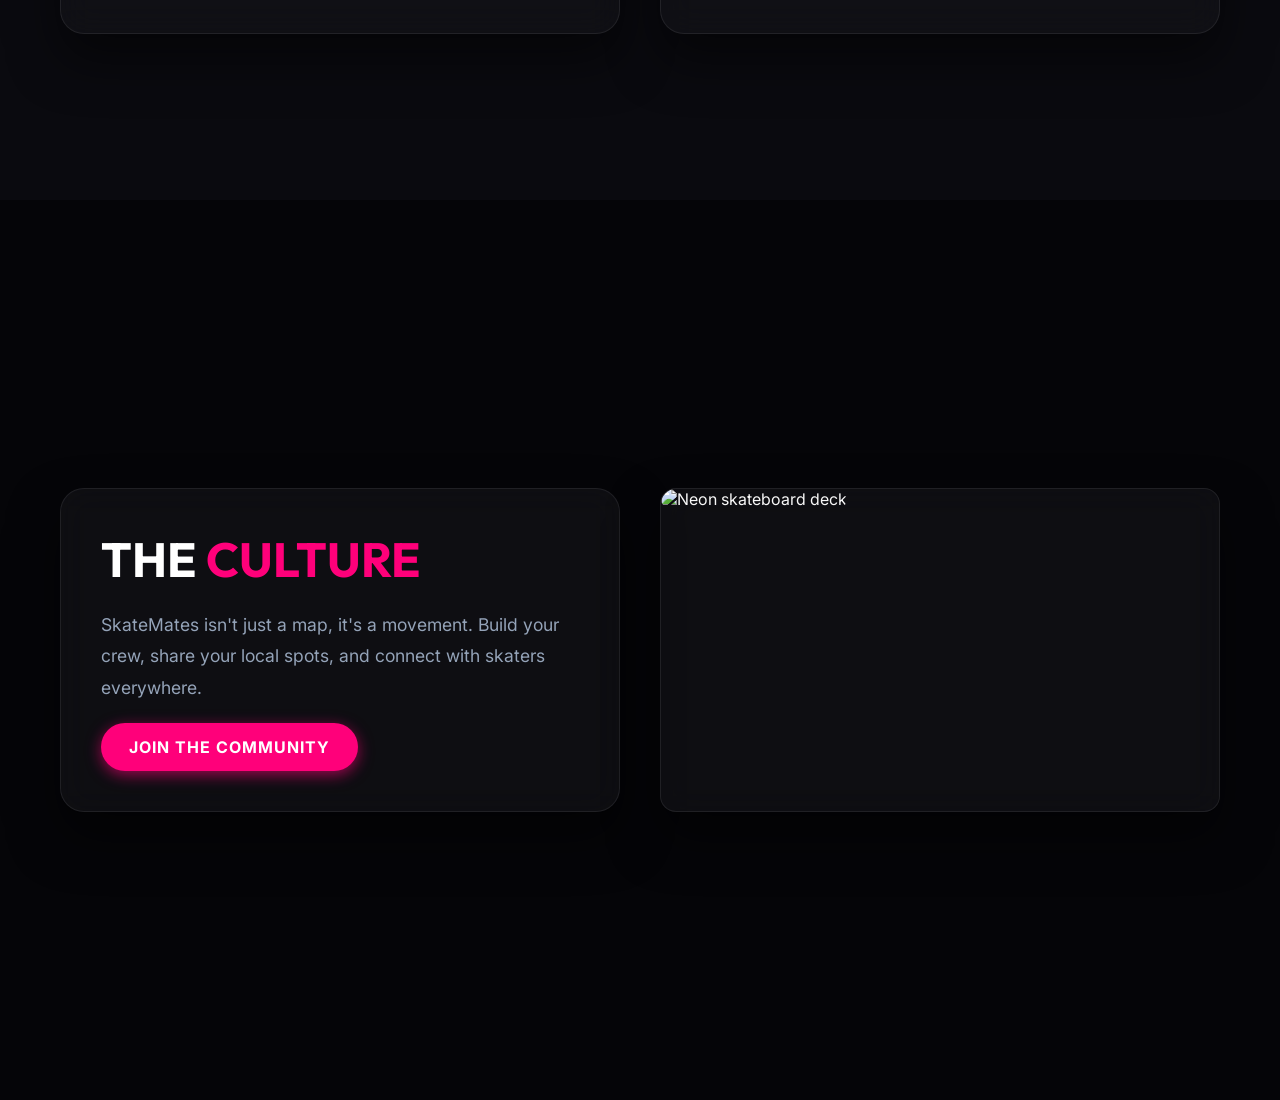
==== commit 69d67509: "Adjust navigation layout padding to avoid truck overlaps, and unify back-link styles with front link" ====
--- a/index.html
+++ b/index.html
@@ -34,7 +34,7 @@
             <div class="wheels"></div>
         </div>
         <div class="skate-content deck-graphic">
-          <h2>SKATE<span>MATES</span></h2>
+          <a href="index.html" class="nav-link active brand-link" style="z-index: 20; position: relative;">SKATE<span>MATES</span></a>
           <div class="deck-links">
             <a href="https://www.instagram.com/" target="_blank" onclick="window.open(this.href, '_blank'); return false;" class="nav-link secondary-btn" style="z-index: 20; position: relative;">Instagram</a>
             <a href="https://www.youtube.com/" target="_blank" onclick="window.open(this.href, '_blank'); return false;" class="nav-link secondary-btn" style="z-index: 20; position: relative;">YouTube</a>
--- a/style.css
+++ b/style.css
@@ -172,7 +172,6 @@
   transform-style: preserve-3d;
   transition: transform 0.8s cubic-bezier(0.175, 0.885, 0.32, 1.275);
 }
-.skateboard.flipped { transform: rotateX(180deg); }
 
 .skate-face {
   position: absolute;
@@ -202,8 +201,27 @@
   pointer-events: none;
   z-index: 1;
 }
-.skateboard.flipped .skate-front { pointer-events: none; z-index: 1; visibility: hidden; }
-.skateboard.flipped .skate-back { pointer-events: auto; z-index: 2; }
+.skateboard.flipped .skate-front { 
+  pointer-events: none; 
+  z-index: 1; 
+  visibility: hidden;
+  transition: visibility 0s 0.8s;
+}
+.skateboard:not(.flipped) .skate-front {
+  visibility: visible;
+  transition: visibility 0s 0s;
+}
+
+.skateboard.flipped .skate-back { 
+  pointer-events: auto; 
+  z-index: 2; 
+  visibility: visible;
+  transition: visibility 0s 0s;
+}
+.skateboard:not(.flipped) .skate-back {
+  visibility: hidden;
+  transition: visibility 0s 0.8s;
+}
 
 .skate-truck {
   width: 30px; height: 40px; background: #444; border-radius: 4px;
@@ -211,15 +229,17 @@
 }
 .skate-front .skate-truck {
   height: 10px; width: 10px; border-radius: 50%; background: #666; box-shadow: 0 40px 0 #666;
-}
-.skate-front .top-truck { left: 50px; top: 20px; }
-.skate-front .bottom-truck { right: 50px; top: 20px; }
+  transform: none;
+  z-index: 10;
+}
+.skate-front .top-truck { left: 150px; top: 20px; }
+.skate-front .bottom-truck { right: 150px; top: 20px; }
 
 .skate-back .skate-truck {
   background: #888; border: 2px solid #555; display: flex; justify-content: center; align-items: center;
 }
-.skate-back .top-truck { left: 50px; }
-.skate-back .bottom-truck { right: 50px; }
+.skate-back .top-truck { left: 150px; }
+.skate-back .bottom-truck { right: 150px; }
 
 .wheels { width: 4px; height: 50px; background: #222; position: relative; }
 .wheels::before, .wheels::after {
@@ -230,9 +250,11 @@
 
 .skate-content {
   display: flex; gap: 40px; align-items: center; justify-content: center; flex: 1; z-index: 10;
+  padding: 0 180px;
 }
 .nav-link {
   color: var(--text-muted); font-weight: 600; font-size: 18px; transition: color 0.3s;
+  text-decoration: none; position: relative; padding: 5px 10px;
 }
 .nav-link:hover, .nav-link.active { color: #fff; }
 .nav-link.active { color: var(--accent); text-shadow: 0 0 10px var(--accent-glow); }
@@ -240,7 +262,17 @@
 .deck-graphic { font-family: var(--font-heading); letter-spacing: 2px; justify-content: space-around; }
 .deck-graphic h2 { font-size: 28px; font-weight: 900; margin: 0; color: #fff; }
 .deck-graphic span { color: var(--color-street); }
-.deck-links { display: flex; gap: 20px; }
+.deck-links { display: flex; gap: 20px; align-items: center; z-index: 50; position: relative; }
+
+.brand-link {
+  font-family: var(--font-heading);
+  font-weight: 900;
+  letter-spacing: 2px;
+  font-size: 22px !important;
+}
+.brand-link span {
+  color: var(--color-street);
+}
 
 .flip-btn {
   background: transparent; border: none; color: var(--text-muted); cursor: pointer;
@@ -292,9 +324,9 @@
   display: flex; gap: 8px; flex-wrap: wrap; justify-content: flex-start; max-width: 70%;
 }
 .filter-btn {
-  background: var(--panel-bg); backdrop-filter: blur(8px);
-  border: 1px solid var(--panel-border); color: #fff;
-  padding: 8px 16px; border-radius: 20px; font-weight: 600; cursor: pointer; transition: all 0.3s;
+  background: transparent; border: 2px solid var(--accent); color: var(--accent);
+  padding: 8px 16px; border-radius: 20px; cursor: pointer; font-weight: bold;
+  transition: all 0.3s;
 }
 .filter-btn:hover { background: rgba(255,255,255,0.1); }
 .filter-btn.active { background: var(--accent); border-color: var(--accent); box-shadow: 0 0 15px var(--accent-glow); }
@@ -372,7 +404,7 @@
   .content-grid { grid-template-columns: 1fr; }
   .section-title { font-size: 2.5rem; }
   .nav-perspective { width: 95vw; top: 15px; height: 60px; }
-  .skate-content { gap: 15px; }
+  .skate-content { gap: 15px; padding: 0 30px; }
   .nav-link { font-size: 12px; }
   .deck-graphic h2 { font-size: 16px; }
   .flip-btn { padding: 5px; font-size: 12px; }
@@ -389,11 +421,11 @@
 @media (max-width: 480px) {
   .hero-content h1 { font-size: 12vw; }
   .nav-perspective { height: 55px; }
+  .skate-content { gap: 8px; padding: 0 15px; }
   .nav-link { font-size: 10px; }
   .flip-btn { font-size: 10px; }
   .deck-graphic h2 { font-size: 14px; letter-spacing: 0; }
   .deck-links { gap: 5px; }
-  .deck-links a { font-size: 10px; }
   .skate-front .top-truck { left: 5px; }
   .skate-front .bottom-truck { right: 5px; }
   .skate-back .top-truck { left: 10px; }
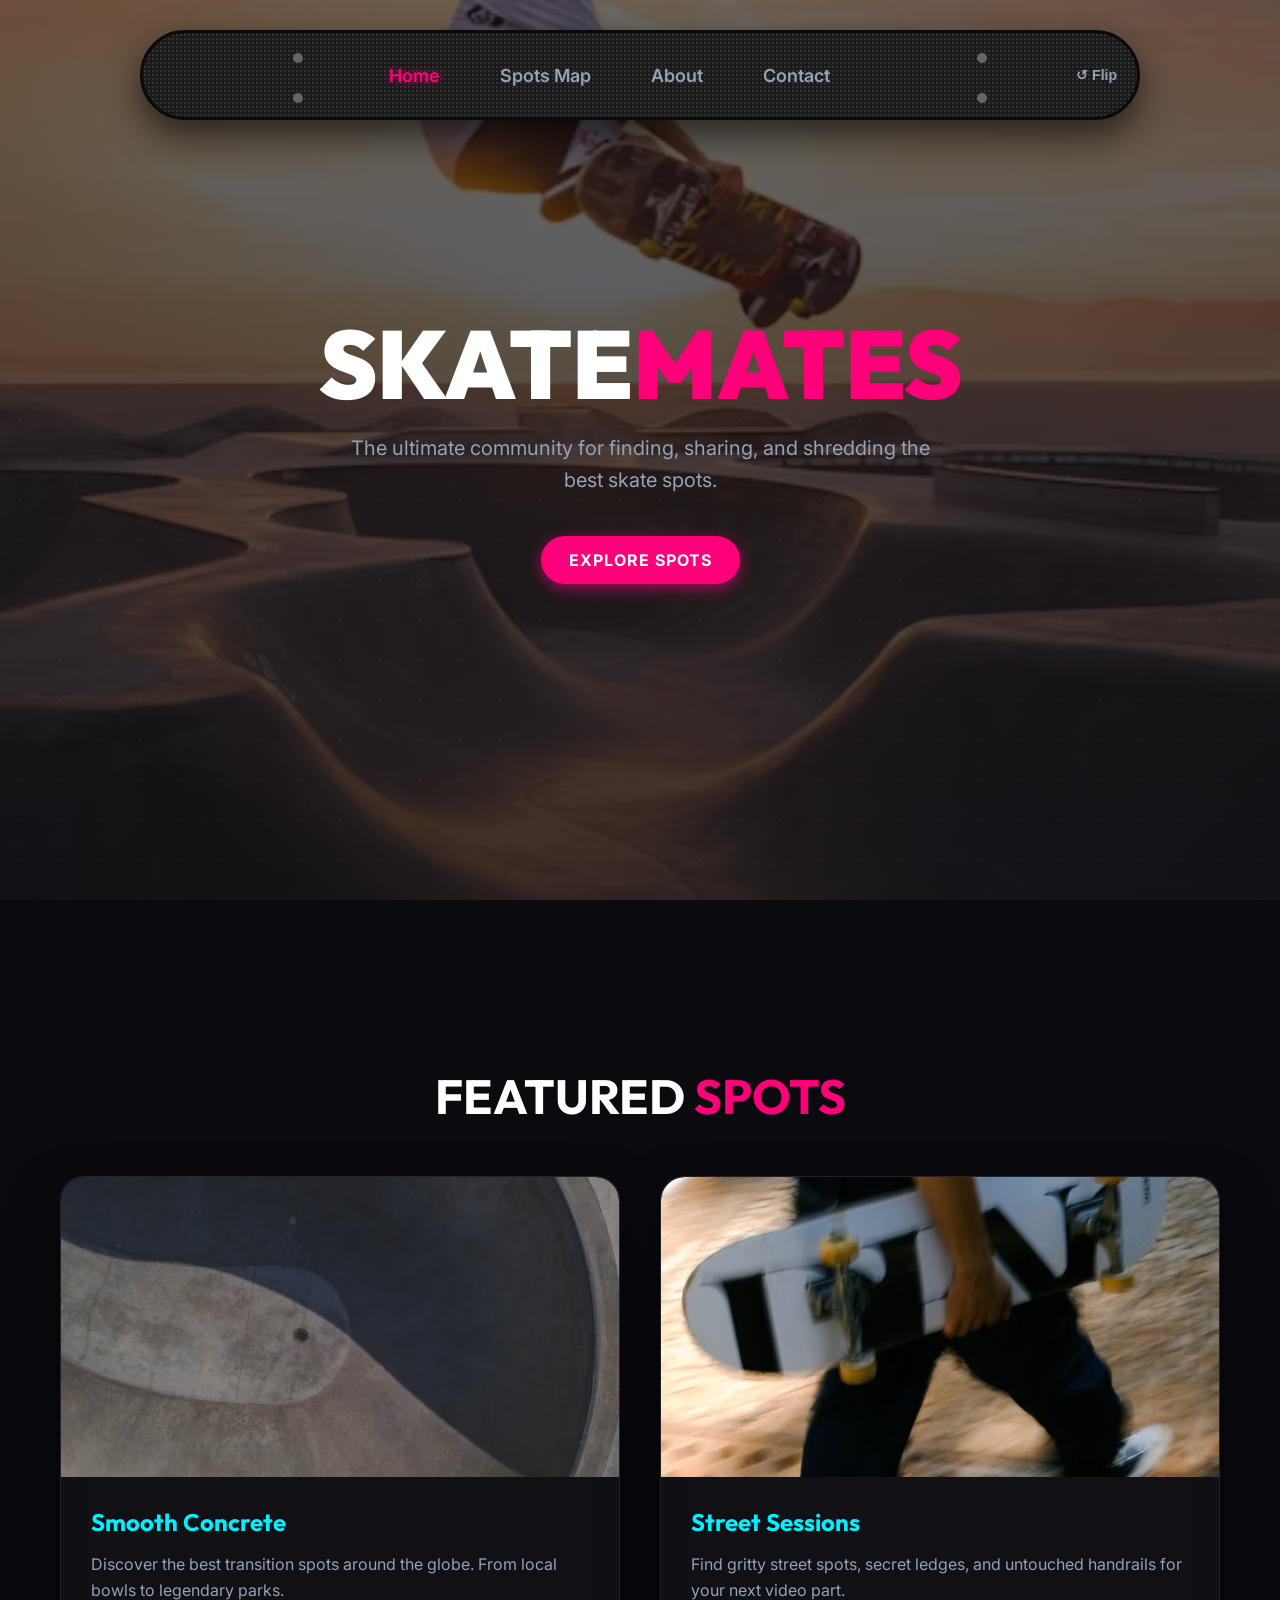
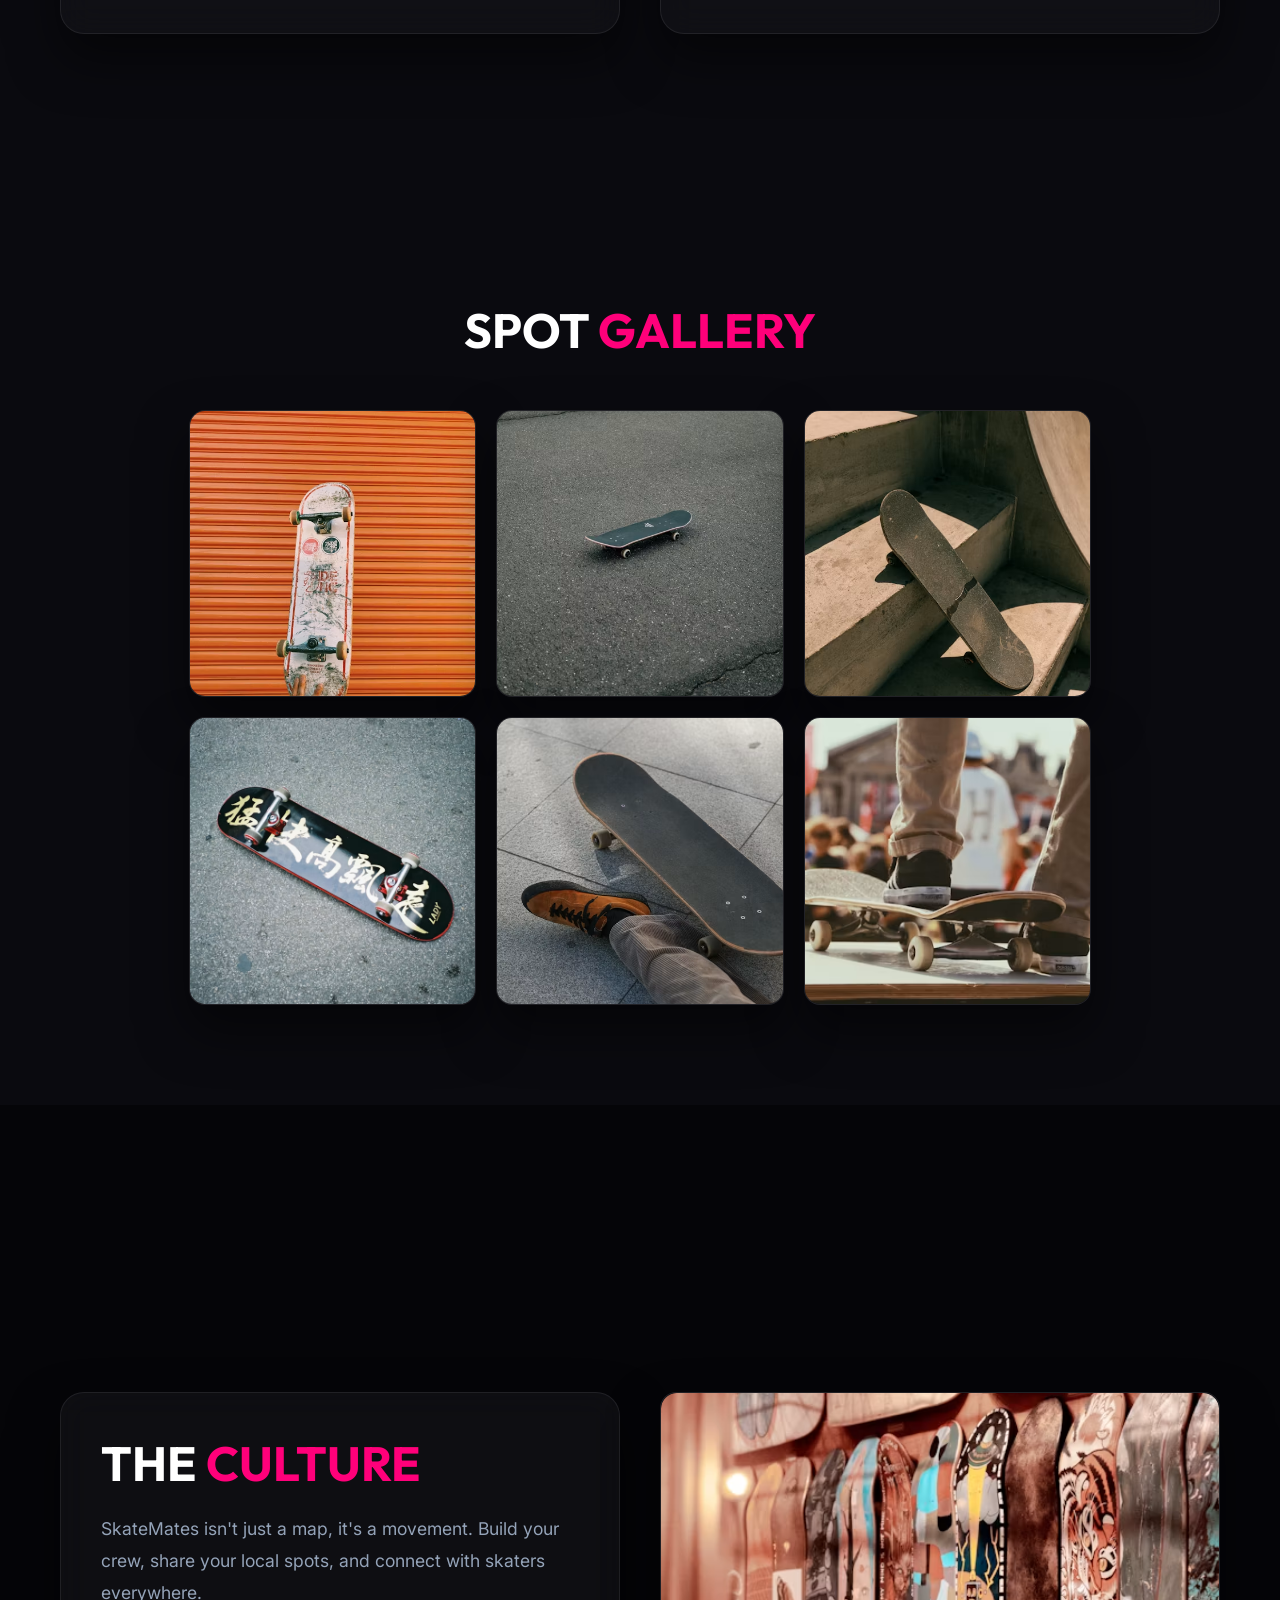
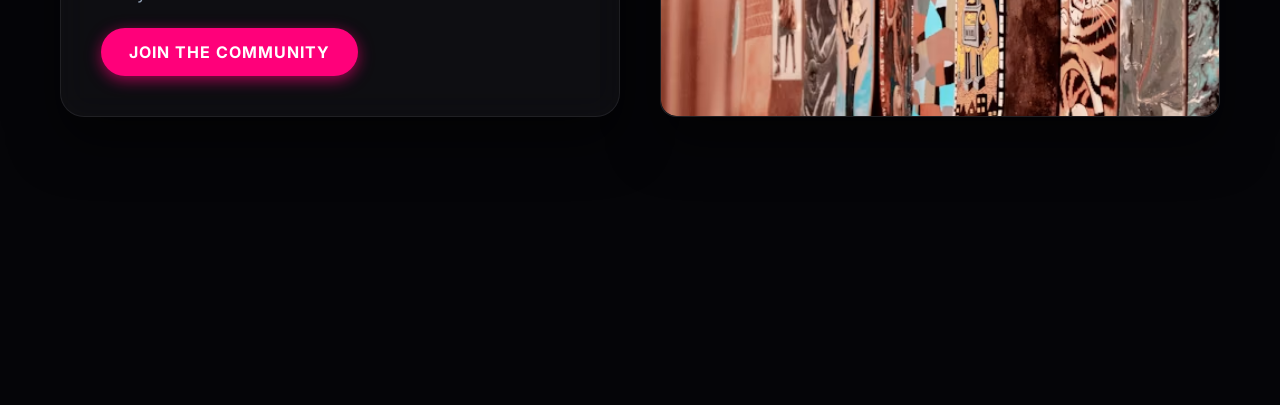
==== commit a53dea00: "Add new skate_shoe_orange and skate_crowd images to the Spot Gallery" ====
--- a/index.html
+++ b/index.html
@@ -67,7 +67,7 @@
       <div class="content-grid">
         <div class="content-card glass-panel">
           <div class="card-image">
-            <img src="https://images.unsplash.com/photo-1564982752979-3f7ba97481c6?ixlib=rb-4.0.3&auto=format&fit=crop&w=1000&q=80" alt="Empty skatepark bowl at dusk" />
+            <img src="images/bowl_topdown.png" alt="Top-down bird's-eye view of a skater carving in a deep concrete bowl" />
           </div>
           <div class="card-text">
             <h3>Smooth Concrete</h3>
@@ -76,12 +76,39 @@
         </div>
         <div class="content-card glass-panel">
           <div class="card-image">
-            <img src="https://images.unsplash.com/photo-1520045892732-304bc3ac5d8e?ixlib=rb-4.0.3&auto=format&fit=crop&w=1000&q=80" alt="Skater kickflip at night" />
+            <img src="images/skater_carry.jpg" alt="Skater walking down the street carrying a deck with block letters" />
           </div>
           <div class="card-text">
             <h3>Street Sessions</h3>
             <p>Find gritty street spots, secret ledges, and untouched handrails for your next video part.</p>
           </div>
+        </div>
+      </div>
+    </div>
+  </section>
+
+  <!-- SPOT GALLERY SECTION -->
+  <section id="gallery" class="section">
+    <div class="container">
+      <h2 class="section-title">SPOT <span>GALLERY</span></h2>
+      <div class="gallery" style="display: grid; grid-template-columns: repeat(auto-fit, minmax(220px, 1fr)); gap: 20px;">
+        <div class="gallery-item glass-panel" style="aspect-ratio: 1; border-radius: 16px; overflow: hidden; padding: 0;">
+          <img src="images/orange_shutter.png" alt="Skateboard deck held against orange shutter" class="placeholder-img" style="width: 100%; height: 100%; object-fit: cover;" />
+        </div>
+        <div class="gallery-item glass-panel" style="aspect-ratio: 1; border-radius: 16px; overflow: hidden; padding: 0;">
+          <img src="images/asphalt_deck.png" alt="Skateboard lying flat on an asphalt road" class="placeholder-img" style="width: 100%; height: 100%; object-fit: cover;" />
+        </div>
+        <div class="gallery-item glass-panel" style="aspect-ratio: 1; border-radius: 16px; overflow: hidden; padding: 0;">
+          <img src="images/concrete_stairs.png" alt="Skateboard deck leaning on concrete stairs" class="placeholder-img" style="width: 100%; height: 100%; object-fit: cover;" />
+        </div>
+        <div class="gallery-item glass-panel" style="aspect-ratio: 1; border-radius: 16px; overflow: hidden; padding: 0;">
+          <img src="images/calligraphy_deck.png" alt="Skateboard deck with gold calligraphy flat on asphalt" class="placeholder-img" style="width: 100%; height: 100%; object-fit: cover;" />
+        </div>
+        <div class="gallery-item glass-panel" style="aspect-ratio: 1; border-radius: 16px; overflow: hidden; padding: 0;">
+          <img src="images/skate_shoe_orange.png" alt="Orange suede skate shoe sitting next to a skateboard deck" class="placeholder-img" style="width: 100%; height: 100%; object-fit: cover;" />
+        </div>
+        <div class="gallery-item glass-panel" style="aspect-ratio: 1; border-radius: 16px; overflow: hidden; padding: 0;">
+          <img src="images/skate_crowd.png" alt="Skater standing on board at a crowded event" class="placeholder-img" style="width: 100%; height: 100%; object-fit: cover;" />
         </div>
       </div>
     </div>
@@ -97,7 +124,7 @@
           <a href="map.html" class="btn-primary">Join the Community</a>
         </div>
         <div class="gallery-item glass-panel" style="aspect-ratio: 16/9; width: 100%; height: 100%;">
-          <img src="https://images.unsplash.com/photo-1563240619-44ce021f1d99?ixlib=rb-4.0.3&auto=format&fit=crop&w=1000&q=80" alt="Neon skateboard deck" style="width: 100%; height: 100%; object-fit: cover; border-radius: 16px;" />
+          <img src="images/wall_decks.png" alt="A wood wall full of artistic skateboard decks hanging in a shop" style="width: 100%; height: 100%; object-fit: cover; border-radius: 16px;" />
         </div>
       </div>
     </div>
--- a/style.css
+++ b/style.css
@@ -287,7 +287,9 @@
   text-align: center;
   align-items: center;
   overflow: hidden;
-  background: radial-gradient(circle at center, #1a1a24 0%, var(--bg-dark) 100%);
+  background: linear-gradient(rgba(10, 10, 15, 0.6), rgba(10, 10, 15, 0.8)), url('images/sunset_air.png');
+  background-size: cover;
+  background-position: center;
 }
 .hero-bg-animated {
   position: absolute; top: 0; left: 0; width: 100%; height: 100%;
